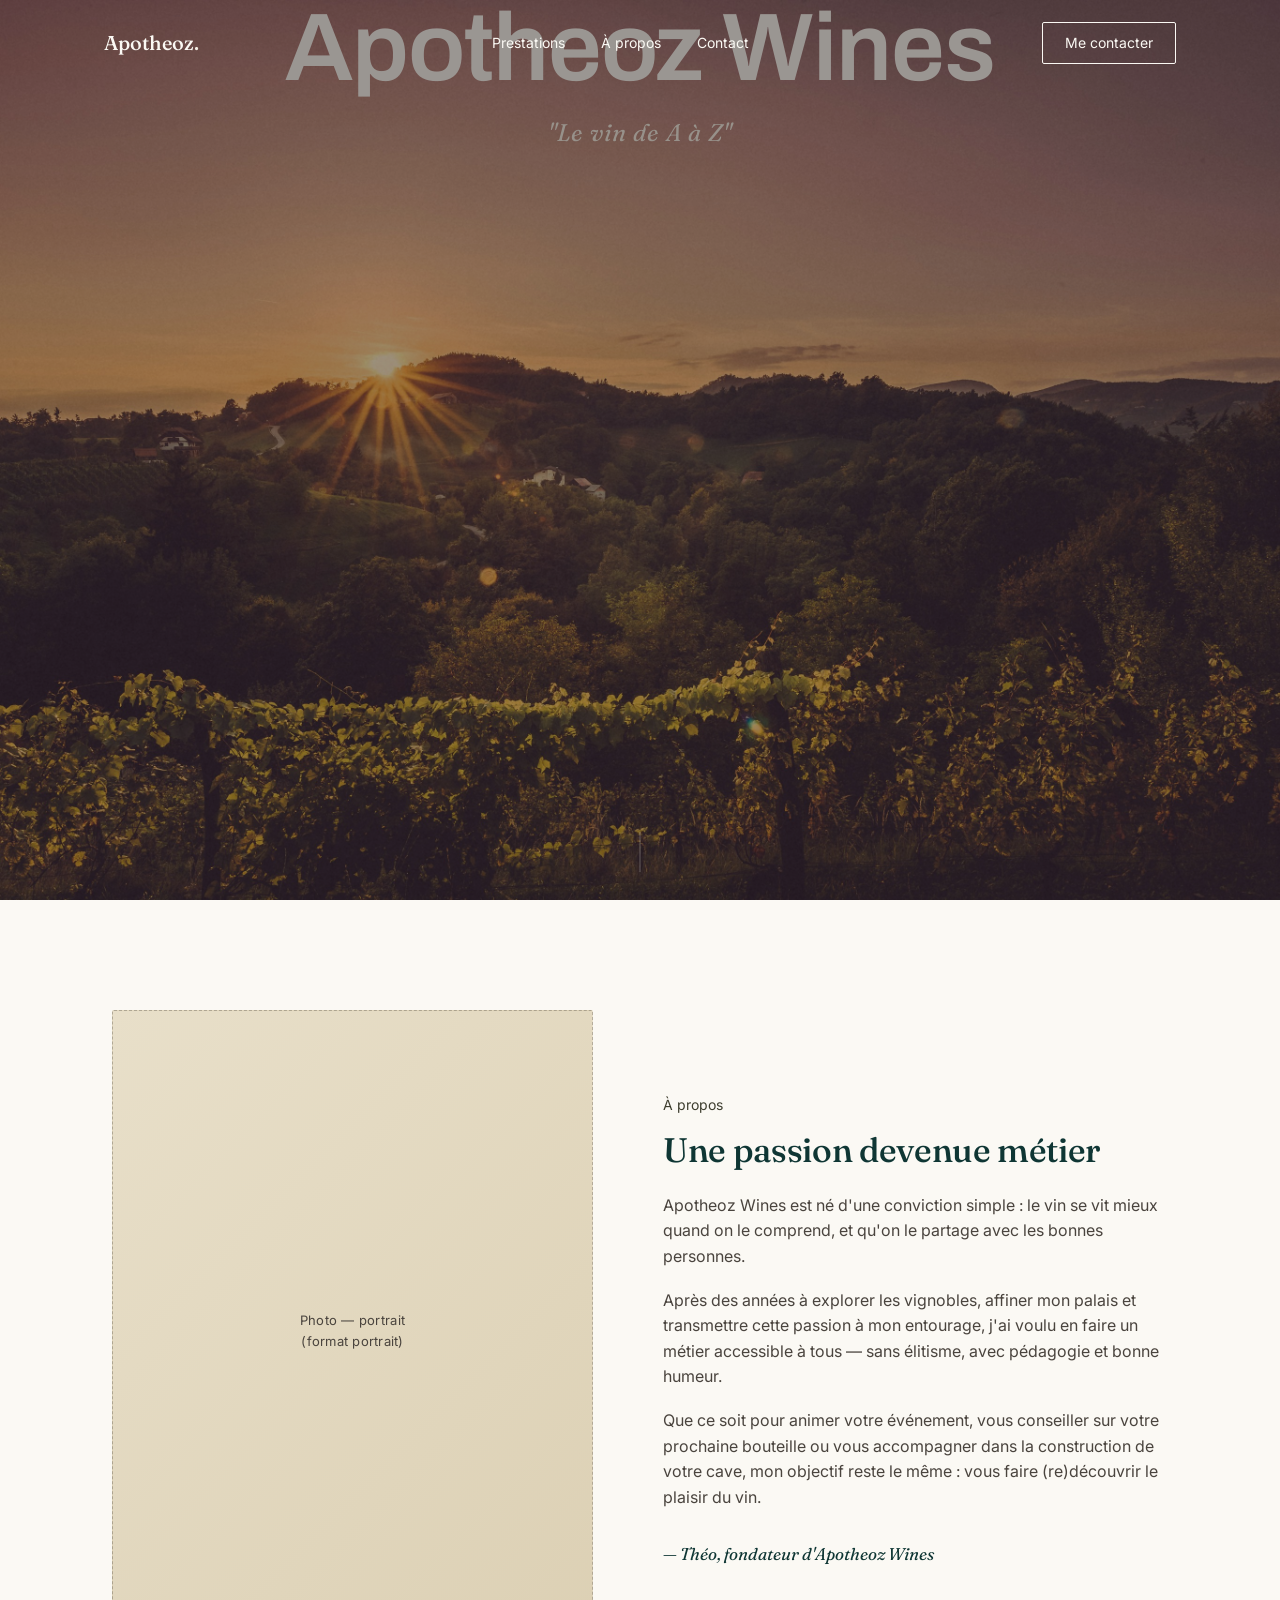
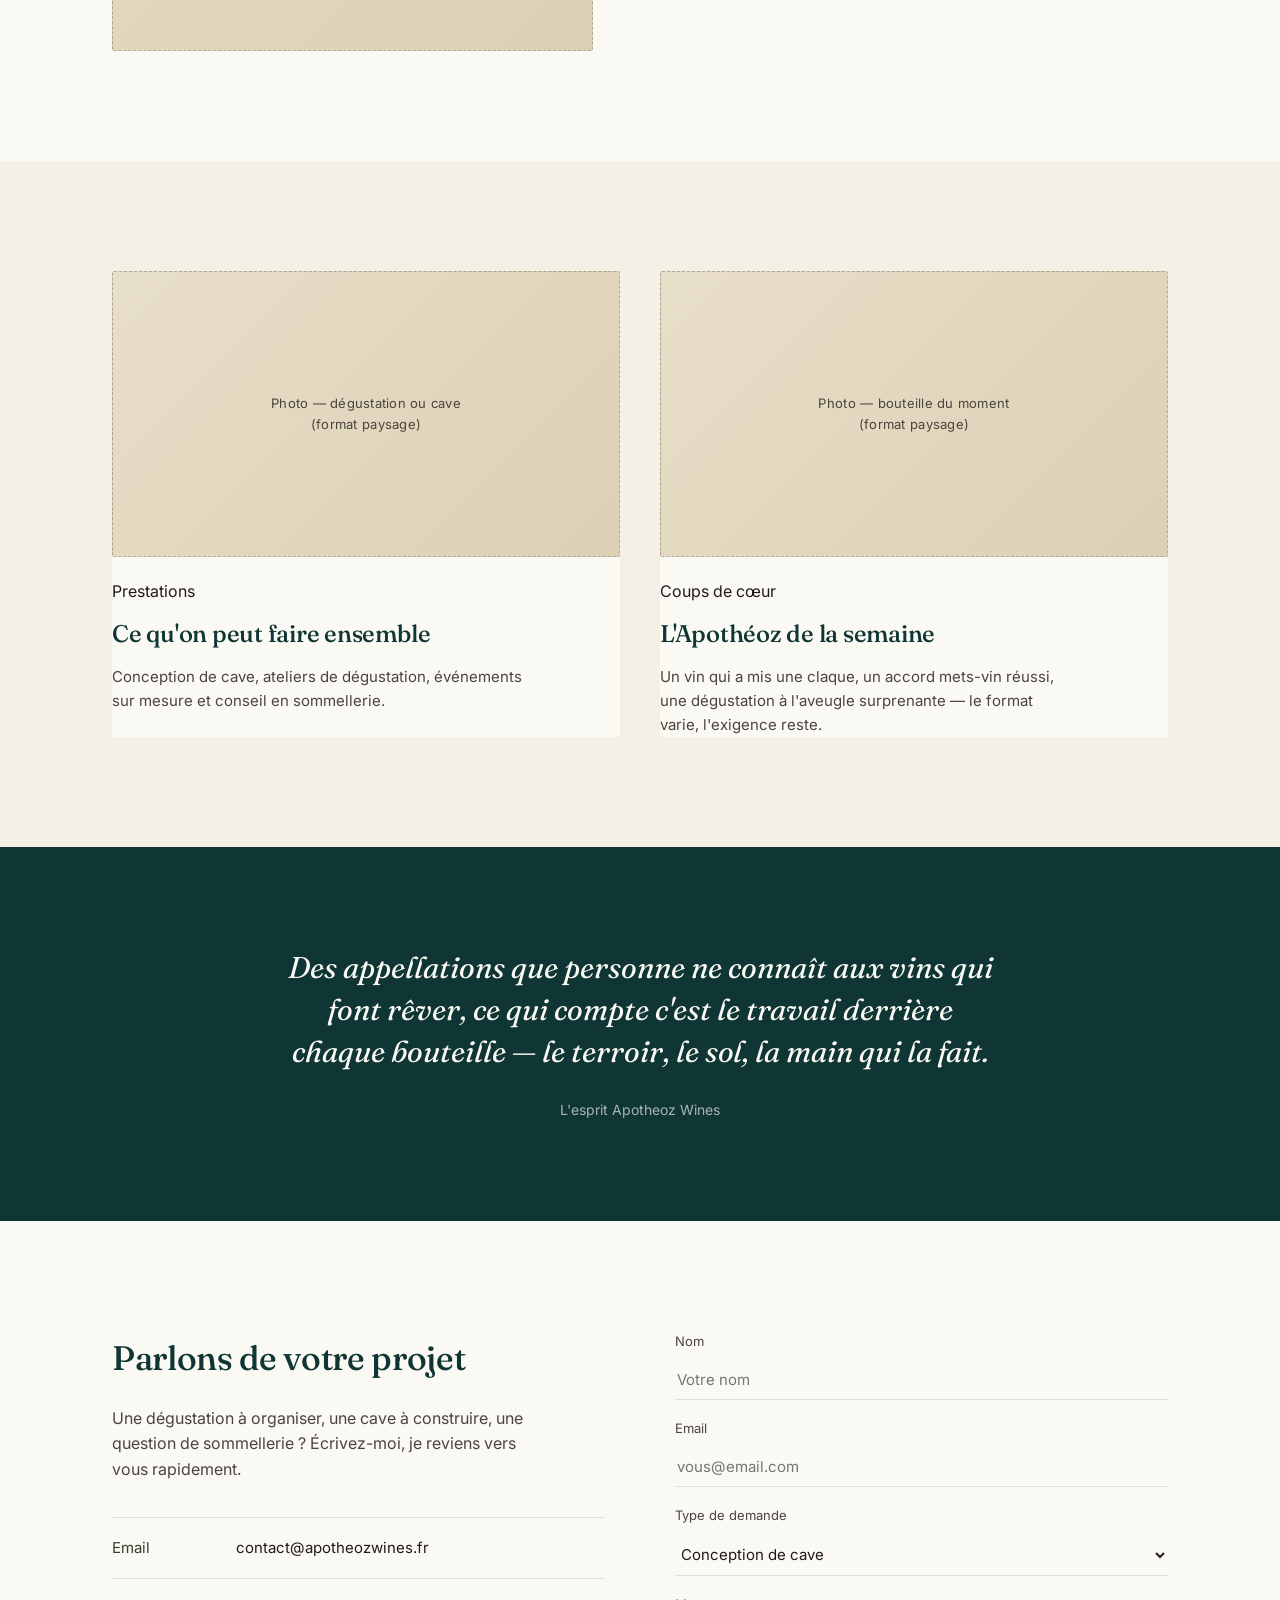
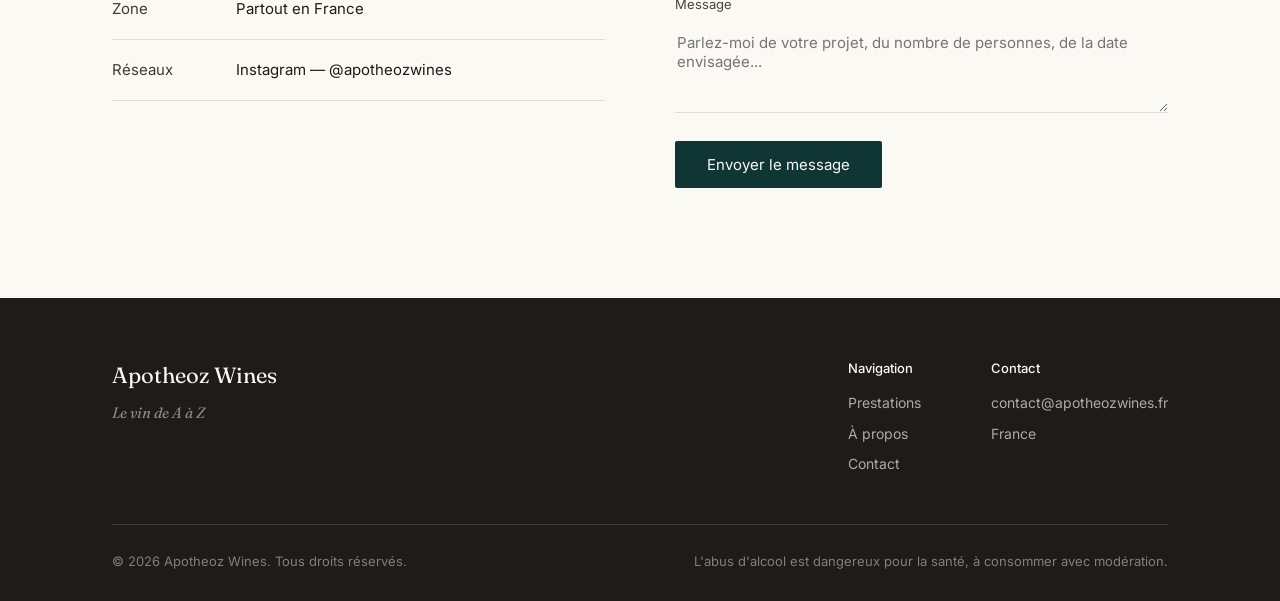
==== front/index.html @ e371931b "fix: Add quotes around the slogan in the hero section" ====
<!DOCTYPE html>
<html lang="fr">

<head>
	<meta charset="UTF-8">
	<meta name="viewport" content="width=device-width, initial-scale=1.0">
	<title>Apotheoz Wines — "Le vin de A à Z"</title>
	<link rel="preconnect" href="https://fonts.googleapis.com">
	<link rel="preconnect" href="https://fonts.gstatic.com" crossorigin>
	<link
		href="https://fonts.googleapis.com/css2?family=Archivo:wght@500;600;700&family=Fraunces:ital,opsz,wght@0,9..144,300;0,9..144,400;0,9..144,500;0,9..144,600;1,9..144,400&family=Inter:wght@300;400;500;600&display=swap"
		rel="stylesheet">
	<link rel="stylesheet" href="assets/css/style.css">
</head>

<body>

	<header id="siteHeader">
		<nav>
			<div class="logo">Apotheoz<span>.</span></div>
			<div class="nav-links">
				<a href="prestations.html">Prestations</a>
				<a href="#about">À propos</a>
				<a href="#contact">Contact</a>
			</div>
			<a href="#contact" class="nav-cta">Me contacter</a>
			<button class="nav-toggle" id="navToggle" aria-label="Ouvrir le menu" aria-expanded="false">
				<span></span><span></span><span></span>
			</button>
		</nav>
	</header>

	<div class="mobile-menu" id="mobileMenu">
		<a href="prestations.html">Prestations</a>
		<a href="#about">À propos</a>
		<a href="#contact">Contact</a>
		<a href="#contact" class="mobile-cta">Me contacter</a>
	</div>

	<section class="hero">
		<div class="hero-slides">
			<div class="hero-slide is-active">
	
			<div class="hero-slide is-active" style="background-image: url('assets/img/hero-1.jpg');"></div>
			<div class="hero-slide" style="background-image: url('assets/img/hero-2.jpg');"></div>
			<div class="hero-slide" style="background-image: url('assets/img/hero-3.jpg');"></div>
		</div>
		<div class="hero-content">
			<div class="hero-title">Apotheoz Wines</div>
			<div class="hero-slogan">"Le vin de A à Z"</div>
		</div>
		<div class="hero-scroll-cue"></div>
	</section>

	<section class="section" id="about">
		<div class="container">
			<div class="about">
				<div class="about-photo photo-block">Photo — portrait<br>(format portrait)</div>
				<div class="about-text">
					<div class="kicker">À propos</div>
					<h2>Une passion devenue métier</h2>
					<p>Apotheoz Wines est né d'une conviction simple : le vin se vit mieux quand on le comprend, et
						qu'on le partage avec les bonnes personnes.</p>
					<p>Après des années à explorer les vignobles, affiner mon palais et transmettre cette passion à mon
						entourage, j'ai voulu en faire un métier accessible à tous — sans élitisme, avec pédagogie et
						bonne humeur.</p>
					<p>Que ce soit pour animer votre événement, vous conseiller sur votre prochaine bouteille ou vous
						accompagner dans la construction de votre cave, mon objectif reste le même : vous faire
						(re)découvrir le plaisir du vin.</p>
					<div class="signature">— Théo, fondateur d'Apotheoz Wines</div>
				</div>
			</div>
		</div>
	</section>

	<section class="section section-alt" id="explore">
		<div class="container">
			<div class="nav-cards">
				<a href="prestations.html" class="nav-card">
					<div class="nav-card-photo photo-block">Photo — dégustation ou cave<br>(format paysage)</div>
					<div class="nav-card-body">
						<div class="kicker">Prestations</div>
						<h3>Ce qu'on peut faire ensemble</h3>
						<p>Conception de cave, ateliers de dégustation, événements sur mesure et conseil en
							sommellerie.</p>
					</div>
				</a>
				<a href="semaine.html" class="nav-card">
					<div class="nav-card-photo photo-block">Photo — bouteille du moment<br>(format paysage)</div>
					<div class="nav-card-body">
						<div class="kicker">Coups de cœur</div>
						<h3>L'Apothéoz de la semaine</h3>
						<p>Un vin qui a mis une claque, un accord mets-vin réussi, une dégustation à l'aveugle
							surprenante — le format varie, l'exigence reste.</p>
					</div>
				</a>
			</div>
		</div>
	</section>

	<div class="quote-band">
		<div class="container">
			<blockquote>Des appellations que personne ne connaît aux vins qui font rêver, ce qui compte c'est le
				travail derrière chaque bouteille — le terroir, le sol, la main qui la fait.</blockquote>
			<div class="attribution">L'esprit Apotheoz Wines</div>
		</div>
	</div>

	<section class="section" id="contact">
		<div class="container">
			<div class="contact-wrap">
				<div class="contact-info">
					<h2>Parlons de votre projet</h2>
					<p>Une dégustation à organiser, une cave à construire, une question de sommellerie ? Écrivez-moi, je
						reviens vers vous rapidement.</p>
					<div class="contact-detail"><span class="label">Email</span><span>contact@apotheozwines.fr</span>
					</div>
					<div class="contact-detail"><span class="label">Zone</span><span>Partout en France</span></div>
					<div class="contact-detail"><span class="label">Réseaux</span><span>Instagram —
							@apotheozwines</span></div>
				</div>
				<form>
					<div class="field">
						<label for="name">Nom</label>
						<input type="text" id="name" placeholder="Votre nom">
					</div>
					<div class="field">
						<label for="email">Email</label>
						<input type="email" id="email" placeholder="vous@email.com">
					</div>
					<div class="field">
						<label for="type">Type de demande</label>
						<select id="type">
							<option>Conception de cave</option>
							<option>Ateliers de dégustation</option>
							<option>Événement sur mesure</option>
							<option>Conseil en sommellerie</option>
							<option>Autre demande</option>
						</select>
					</div>
					<div class="field">
						<label for="message">Message</label>
						<textarea id="message"
							placeholder="Parlez-moi de votre projet, du nombre de personnes, de la date envisagée..."></textarea>
					</div>
					<button type="submit">Envoyer le message</button>
				</form>
			</div>
		</div>
	</section>

	<footer>
		<div class="container">
			<div class="footer-top">
				<div>
					<div class="footer-logo">Apotheoz Wines</div>
					<div class="footer-slogan">Le vin de A à Z</div>
				</div>
				<div class="footer-cols">
					<div class="footer-col">
						<h4>Navigation</h4>
						<a href="prestations.html">Prestations</a>
						<a href="#about">À propos</a>
						<a href="#contact">Contact</a>
					</div>
					<div class="footer-col">
						<h4>Contact</h4>
						<a href="mailto:contact@apotheozwines.fr">contact@apotheozwines.fr</a>
						<p>France</p>
					</div>
				</div>
			</div>
			<div class="footer-bottom">
				<span>© 2026 Apotheoz Wines. Tous droits réservés.</span>
				<span>L'abus d'alcool est dangereux pour la santé, à consommer avec modération.</span>
			</div>
		</div>
	</footer>

	<script src="assets/js/script.js"></script>

</body>

</html>
---- front/assets/css/style.css ----
:root {
	--cream: #F5F0E6;
	--cream-soft: #FBF9F4;
	--wine: #1E5C5A;
	--wine-deep: #0F3634;
	--olive: #3D3D2E;
	--ink: #1F1B18;
	--ink-soft: #4A443E;
	--line: rgba(31, 27, 24, 0.12);
}

* {
	margin: 0;
	padding: 0;
	box-sizing: border-box;
}

html {
	scroll-behavior: smooth;
	overflow-x: hidden;
}

body {
	background: var(--cream-soft);
	color: var(--ink);
	font-family: 'Inter', sans-serif;
	font-weight: 400;
	line-height: 1.6;
	-webkit-font-smoothing: antialiased;
	overflow-x: hidden;
	width: 100%;
}

h1,
h2,
h3,
.serif {
	font-family: 'Fraunces', serif;
	font-weight: 500;
	letter-spacing: -0.01em;
	color: var(--wine-deep);
}

a {
	color: inherit;
	text-decoration: none;
}

.photo-block {
	background: linear-gradient(135deg, #E8DFC9 0%, #DCD0B4 100%);
	display: flex;
	align-items: center;
	justify-content: center;
	color: var(--ink-soft);
	font-family: 'Inter', sans-serif;
	font-size: 13px;
	letter-spacing: 0.02em;
	text-align: center;
	padding: 1rem;
	border: 1px dashed rgba(31, 27, 24, 0.25);
}

.container {
	max-width: 1120px;
	margin: 0 auto;
	padding: 0 32px;
}

/* NAV — transparente, superposée au hero plein écran */
header {
	position: fixed;
	top: 0;
	left: 0;
	right: 0;
	z-index: 100;
	background: transparent;
	transition: background 0.3s ease, border-color 0.3s ease;
	border-bottom: 1px solid transparent;
}

header.is-scrolled {
	background: rgba(251, 249, 244, 0.92);
	backdrop-filter: blur(6px);
	border-bottom: 1px solid var(--line);
}

/* Pages sans hero plein écran : header toujours plein (jamais transparent) */
header.is-solid {
	background: rgba(251, 249, 244, 0.92);
	backdrop-filter: blur(6px);
	border-bottom: 1px solid var(--line);
}

header.is-solid .logo,
header.is-solid .nav-links,
header.is-solid .nav-toggle span {
	color: var(--wine-deep);
}

header.is-solid .logo span {
	color: var(--olive);
}

header.is-solid .nav-toggle span {
	background: var(--wine-deep);
}

header.is-solid .nav-cta {
	border-color: var(--wine-deep);
	color: var(--wine-deep);
}

nav {
	display: flex;
	align-items: center;
	justify-content: space-between;
	padding: 22px 24px;
	max-width: 1120px;
	margin: 0 auto;
}

.logo {
	font-family: 'Fraunces', serif;
	font-size: 20px;
	font-weight: 500;
	color: var(--cream-soft);
	transition: color 0.3s ease;
}

header.is-scrolled .logo {
	color: var(--wine-deep);
}

.logo span {
	color: var(--cream);
}

header.is-scrolled .logo span {
	color: var(--olive);
}

.nav-links {
	display: none;
}

.nav-cta {
	display: none;
}

.nav-toggle {
	display: flex;
	flex-direction: column;
	justify-content: center;
	gap: 5px;
	width: 34px;
	height: 34px;
	background: none;
	border: none;
	cursor: pointer;
	z-index: 110;
	padding: 0;
}

.nav-toggle span {
	display: block;
	width: 26px;
	height: 2px;
	background: var(--cream-soft);
	transition: background 0.3s ease, transform 0.3s ease, opacity 0.3s ease;
}

header.is-scrolled .nav-toggle span {
	background: var(--wine-deep);
}

.nav-toggle.is-open span {
	background: var(--wine-deep);
}

.nav-toggle.is-open span:nth-child(1) {
	transform: translateY(7px) rotate(45deg);
}

.nav-toggle.is-open span:nth-child(2) {
	opacity: 0;
}

.nav-toggle.is-open span:nth-child(3) {
	transform: translateY(-7px) rotate(-45deg);
}

/* Menu plein écran */
.mobile-menu {
	position: fixed;
	inset: 0;
	background: var(--cream-soft);
	z-index: 105;
	display: flex;
	flex-direction: column;
	align-items: center;
	justify-content: center;
	gap: 36px;
	opacity: 0;
	pointer-events: none;
	transform: translateY(-12px);
	transition: opacity 0.35s ease, transform 0.35s ease;
}

.mobile-menu.is-open {
	opacity: 1;
	pointer-events: auto;
	transform: translateY(0);
}

.mobile-menu a {
	font-family: 'Fraunces', serif;
	font-size: 32px;
	color: var(--wine-deep);
}

.mobile-menu .mobile-cta {
	margin-top: 10px;
	background: var(--wine);
	color: var(--cream-soft);
	padding: 14px 34px;
	border-radius: 2px;
	font-family: 'Inter', sans-serif;
	font-size: 15px;
}

@media (min-width: 861px) {
	.nav-links {
		display: flex;
		gap: 36px;
		font-size: 14px;
		color: var(--cream-soft);
	}

	header.is-scrolled .nav-links {
		color: var(--ink-soft);
	}

	.nav-links a:hover {
		opacity: 0.7;
	}

	.nav-cta {
		display: inline-block;
		border: 1px solid var(--cream-soft);
		padding: 9px 22px;
		border-radius: 2px;
		font-size: 14px;
		color: var(--cream-soft);
		transition: all 0.25s ease;
	}

	header.is-scrolled .nav-cta {
		border-color: var(--wine-deep);
		color: var(--wine-deep);
	}

	.nav-cta:hover {
		background: var(--cream-soft);
		color: var(--wine-deep);
	}

	header.is-scrolled .nav-cta:hover {
		background: var(--wine-deep);
		color: var(--cream-soft);
	}

	.nav-toggle {
		display: none;
	}

	.mobile-menu {
		display: none;
	}
}

/* HERO — plein écran avec carrousel (page d'accueil uniquement) */
.hero {
	position: relative;
	height: 100svh;
	min-height: 100svh;
	width: 100%;
	overflow: hidden;
	display: flex;
	align-items: center;
	justify-content: center;
	text-align: center;
}

.hero-slides {
	position: absolute;
	inset: 0;
	z-index: 1;
}

.hero-slide {
	position: absolute;
	inset: 0;
	background-size: cover;
	background-position: center;
	background-color: #0F3634;
	opacity: 0;
	transition: opacity 1.6s ease;
}

.hero-slide.is-active {
	opacity: 1;
}

.hero::after {
	content: "";
	position: absolute;
	inset: 0;
	background: rgba(20, 14, 11, 0.42);
	z-index: 2;
}

.hero-content {
	position: relative;
	z-index: 3;
	padding: 0 24px;
	display: flex;
	flex-direction: column;
	align-items: center;
}

.hero-title {
	font-family: 'Archivo', sans-serif;
	font-weight: 600;
	color: var(--cream-soft);
	font-size: clamp(40px, 11vw, 100px);
	line-height: 1;
	letter-spacing: -0.01em;
	margin-bottom: 18px;
}

.hero-slogan {
	font-family: 'Fraunces', serif;
	font-style: italic;
	font-weight: 400;
	font-size: clamp(16px, 3.6vw, 24px);
	letter-spacing: 0.04em;
	color: var(--cream);
}

.hero-scroll-cue {
	position: absolute;
	bottom: 28px;
	left: 50%;
	transform: translateX(-50%);
	z-index: 3;
	width: 1px;
	height: 40px;
	background: rgba(251, 249, 244, 0.5);
}

@media (min-width: 861px) {
	.hero-title {
		font-size: clamp(60px, 7.5vw, 110px);
	}
}

/* PAGE HEADER — bandeau de titre pour les pages sans hero plein écran */
.page-header {
	padding: 150px 0 70px;
	background: var(--cream);
}

.page-header .kicker {
	font-size: 14px;
	color: var(--olive);
	margin-bottom: 14px;
}

.page-header h1 {
	font-size: clamp(32px, 6vw, 48px);
	line-height: 1.15;
}

.page-header p {
	margin-top: 18px;
	color: var(--ink-soft);
	font-size: 16px;
	max-width: 54ch;
}

/* MARQUEE STRIP */
.strip {
	border-top: 1px solid var(--line);
	border-bottom: 1px solid var(--line);
	padding: 28px 0;
	background: var(--cream);
}

.strip .container {
	display: flex;
	justify-content: space-between;
	flex-wrap: wrap;
	gap: 20px;
	font-size: 14px;
	color: var(--ink-soft);
}

.strip strong {
	color: var(--wine-deep);
	font-weight: 500;
}

/* SECTION HEADER */
.section {
	padding: 110px 0;
}

.section-alt {
	background: var(--cream);
}

.section-head {
	max-width: 640px;
	margin-bottom: 64px;
}

.section-head .kicker {
	font-size: 14px;
	color: var(--olive);
	margin-bottom: 14px;
}

.section-head h2 {
	font-size: 36px;
	line-height: 1.15;
}

.section-head p {
	margin-top: 18px;
	color: var(--ink-soft);
	font-size: 16px;
	max-width: 54ch;
}

/* PRESTATIONS — grille détaillée (utilisée sur prestations.html) */
.prestations {
	display: grid;
	grid-template-columns: repeat(2, 1fr);
	gap: 1px;
	background: var(--line);
	border: 1px solid var(--line);
}

.prestation {
	background: var(--cream-soft);
	padding: 48px;
	display: block;
	transition: background 0.25s ease;
}

.prestation:hover {
	background: var(--cream);
}

.section-alt .prestation {
	background: var(--cream);
}

.section-alt .prestation:hover {
	background: var(--cream-soft);
}

.prestation .num {
	font-family: 'Fraunces', serif;
	font-size: 15px;
	color: var(--olive);
	margin-bottom: 22px;
	display: block;
}

.prestation h3 {
	font-size: 22px;
	margin-bottom: 14px;
}

.prestation p {
	color: var(--ink-soft);
	font-size: 15px;
	max-width: 42ch;
}

/* ABOUT SPLIT */
.about {
	display: grid;
	grid-template-columns: 1fr 1.05fr;
	gap: 70px;
	align-items: center;
}

.about-photo {
	aspect-ratio: 3/4;
	border-radius: 2px;
}

.about-text .kicker {
	font-size: 14px;
	color: var(--olive);
	margin-bottom: 14px;
}

.about-text h2 {
	font-size: 34px;
	margin-bottom: 22px;
	line-height: 1.2;
}

.about-text p {
	color: var(--ink-soft);
	font-size: 16px;
	margin-bottom: 18px;
	max-width: 52ch;
}

.about-text .signature {
	margin-top: 30px;
	font-family: 'Fraunces', serif;
	font-style: italic;
	color: var(--wine-deep);
	font-size: 17px;
}

/* NAV CARDS — vers les pages dédiées (prestations, semaine) */
.nav-cards {
	display: grid;
	grid-template-columns: 1fr;
	gap: 24px;
}

.nav-card {
	display: block;
	background: var(--cream-soft);
	transition: opacity 0.25s ease;
}

.section-alt .nav-card {
	background: var(--cream-soft);
}

.nav-card:hover {
	opacity: 0.85;
}

.nav-card-photo {
	aspect-ratio: 16/9;
	border-radius: 2px;
	margin-bottom: 22px;
}

.nav-card-body h3 {
	font-size: 24px;
	margin: 10px 0 12px;
}

.nav-card-body p {
	color: var(--ink-soft);
	font-size: 15px;
	max-width: 46ch;
}

@media (min-width: 861px) {
	.nav-cards {
		grid-template-columns: repeat(2, 1fr);
		gap: 40px;
	}
}

/* COUPS DE CŒUR — utilisé sur semaine.html, grille flexible (1 à 3 items) */
.favorites {
	margin-top: 20px;
	display: grid;
	grid-template-columns: repeat(auto-fit, minmax(240px, 1fr));
	gap: 40px;
}

.favorite-photo {
	aspect-ratio: 3/4;
	border-radius: 2px;
	margin-bottom: 20px;
}

.favorite .kicker {
	font-size: 13px;
	color: var(--olive);
	margin-bottom: 8px;
}

.favorite h3 {
	font-size: 19px;
	margin-bottom: 8px;
}

.favorite p {
	color: var(--ink-soft);
	font-size: 15px;
}

.favorite .favorite-date {
	margin-top: 10px;
	font-size: 13px;
	color: var(--ink-soft);
	opacity: 0.7;
}

/* QUOTE BAND */
.quote-band {
	background: var(--wine-deep);
	color: var(--cream-soft);
	padding: 100px 0;
	text-align: center;
}

.quote-band blockquote {
	font-family: 'Fraunces', serif;
	font-style: italic;
	font-size: 30px;
	line-height: 1.4;
	max-width: 720px;
	margin: 0 auto;
}

.quote-band .attribution {
	margin-top: 26px;
	font-family: 'Inter', sans-serif;
	font-style: normal;
	font-size: 14px;
	color: rgba(251, 249, 244, 0.65);
}

/* CONTACT */
.contact-wrap {
	display: grid;
	grid-template-columns: 1fr 1fr;
	gap: 70px;
}

.contact-info h2 {
	font-size: 34px;
	margin-bottom: 20px;
}

.contact-info p {
	color: var(--ink-soft);
	font-size: 16px;
	margin-bottom: 34px;
	max-width: 44ch;
}

.contact-detail {
	display: flex;
	gap: 14px;
	padding: 18px 0;
	border-top: 1px solid var(--line);
	font-size: 15px;
}

.contact-detail:last-child {
	border-bottom: 1px solid var(--line);
}

.contact-detail .label {
	width: 110px;
	color: var(--olive);
	flex-shrink: 0;
}

form {
	display: flex;
	flex-direction: column;
	gap: 18px;
}

.field {
	display: flex;
	flex-direction: column;
	gap: 8px;
}

.field label {
	font-size: 13px;
	color: var(--ink-soft);
}

.field input,
.field select,
.field textarea {
	background: transparent;
	border: none;
	border-bottom: 1px solid var(--line);
	padding: 10px 2px;
	font-family: 'Inter', sans-serif;
	font-size: 15px;
	color: var(--ink);
	transition: border-color 0.2s ease;
}

.field input:focus,
.field select:focus,
.field textarea:focus {
	outline: none;
	border-color: var(--wine-deep);
}

.field textarea {
	resize: vertical;
	min-height: 90px;
}

form button {
	margin-top: 10px;
	align-self: flex-start;
	background: var(--wine-deep);
	color: var(--cream-soft);
	border: none;
	padding: 14px 32px;
	font-family: 'Inter', sans-serif;
	font-size: 15px;
	border-radius: 2px;
	cursor: pointer;
	transition: background 0.25s ease;
}

form button:hover {
	background: var(--wine);
}

/* FOOTER */
footer {
	background: var(--ink);
	color: rgba(251, 249, 244, 0.75);
	padding: 60px 0 30px;
}

.footer-top {
	display: flex;
	justify-content: space-between;
	align-items: flex-start;
	flex-wrap: wrap;
	gap: 40px;
	padding-bottom: 40px;
	border-bottom: 1px solid rgba(251, 249, 244, 0.15);
}

.footer-logo {
	font-family: 'Fraunces', serif;
	font-size: 22px;
	color: var(--cream-soft);
}

.footer-slogan {
	font-family: 'Fraunces', serif;
	font-style: italic;
	color: rgba(251, 249, 244, 0.5);
	margin-top: 8px;
	font-size: 15px;
}

.footer-cols {
	display: flex;
	gap: 70px;
	flex-wrap: wrap;
}

.footer-col h4 {
	font-size: 13px;
	color: var(--cream-soft);
	margin-bottom: 14px;
	font-weight: 500;
}

.footer-col a,
.footer-col p {
	display: block;
	font-size: 14px;
	color: rgba(251, 249, 244, 0.65);
	margin-bottom: 8px;
}

.footer-col a:hover {
	color: var(--cream-soft);
}

.footer-bottom {
	padding-top: 26px;
	display: flex;
	justify-content: space-between;
	font-size: 13px;
	color: rgba(251, 249, 244, 0.45);
	flex-wrap: wrap;
	gap: 10px;
}

@media (max-width: 860px) {
	.prestations {
		grid-template-columns: 1fr;
	}

	.about {
		grid-template-columns: 1fr;
	}

	.about-photo {
		aspect-ratio: 16/10;
	}

	.contact-wrap {
		grid-template-columns: 1fr;
	}

	.quote-band blockquote {
		font-size: 24px;
	}

	.section {
		padding: 70px 0;
	}

	.page-header {
		padding: 130px 0 50px;
	}
}
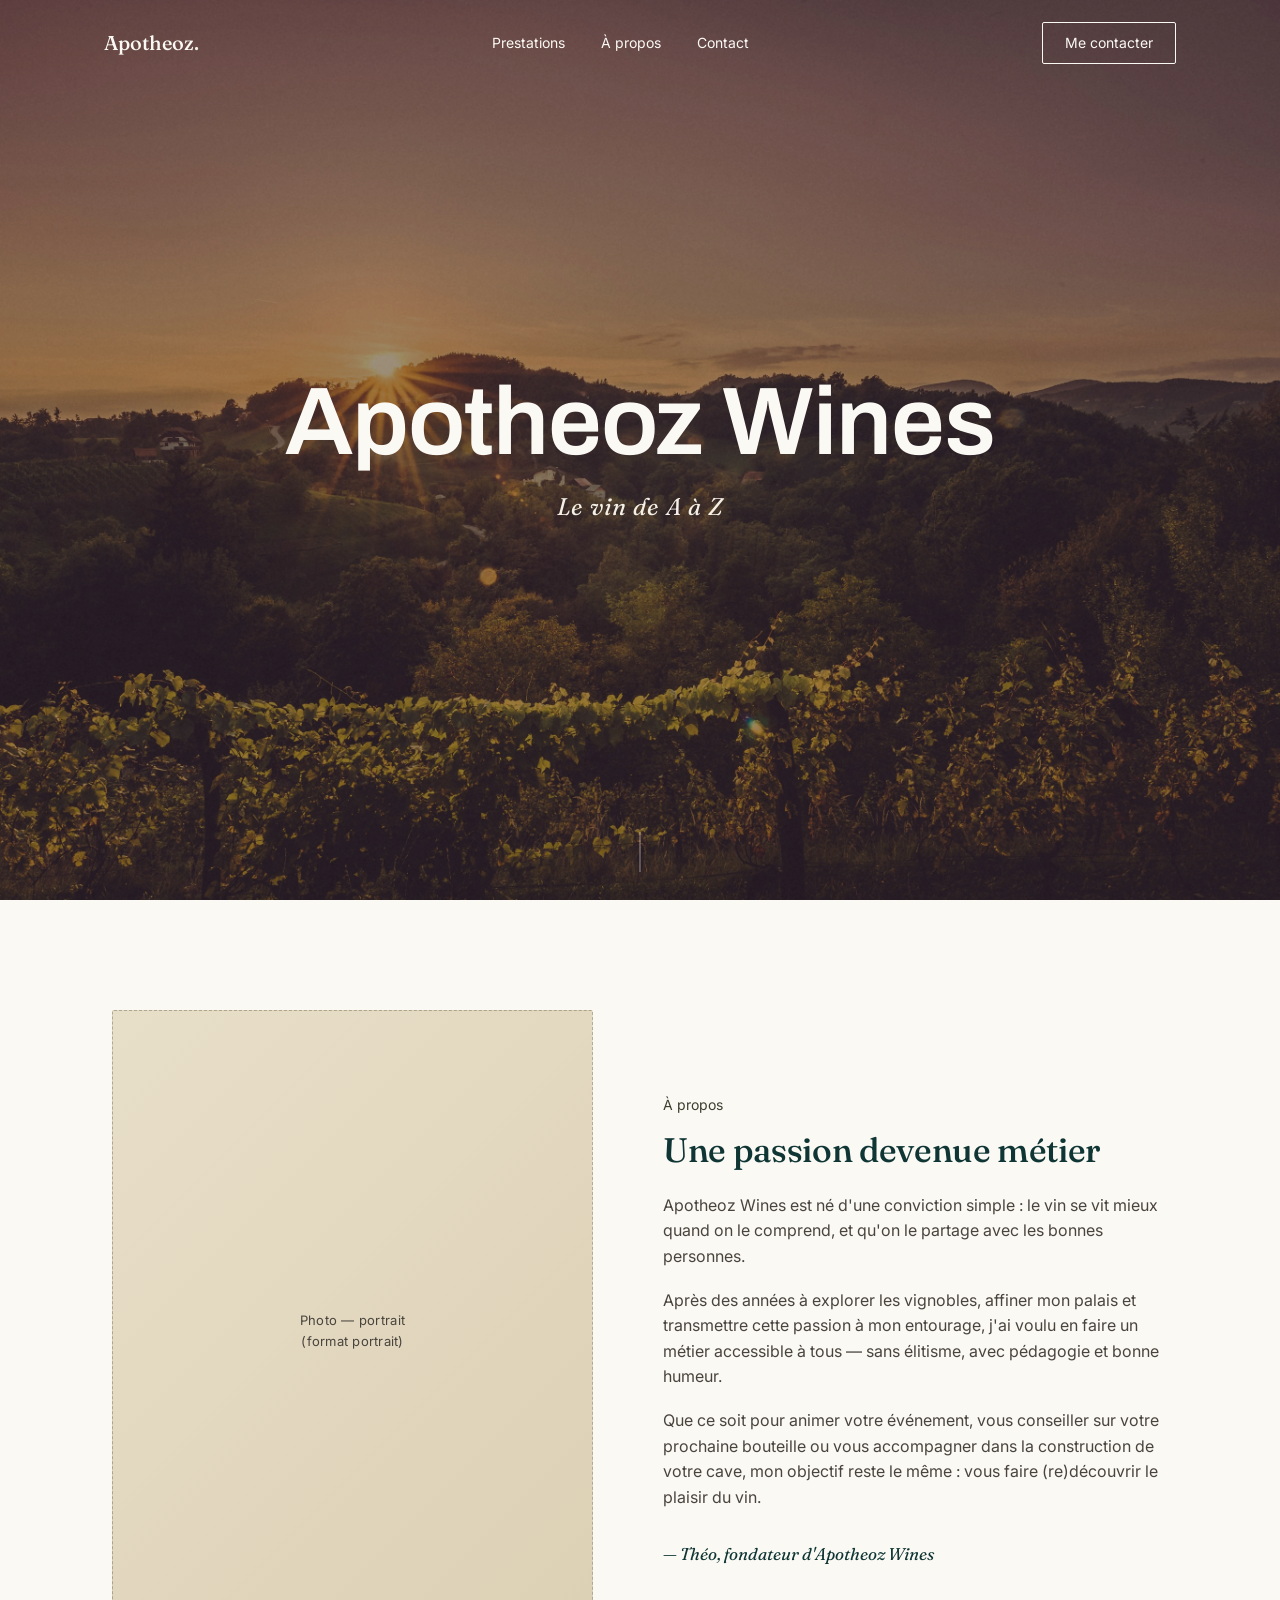
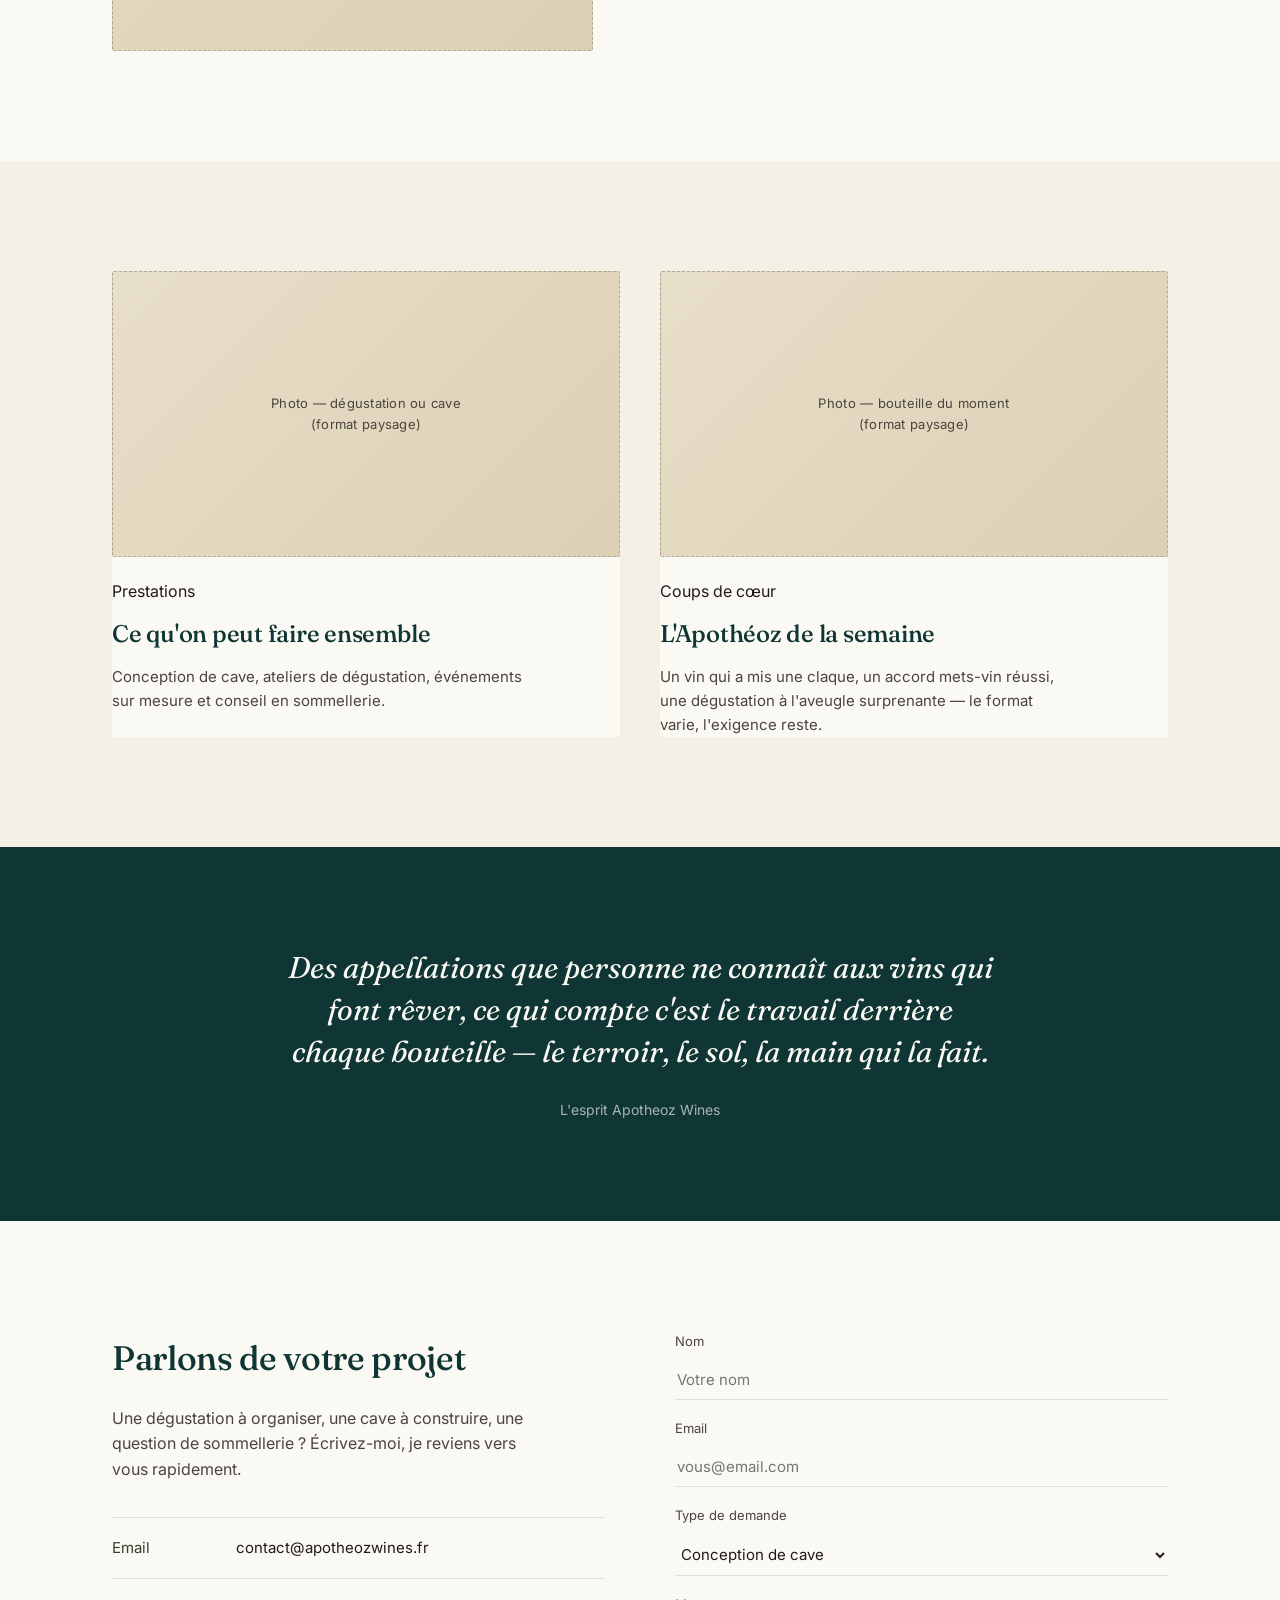
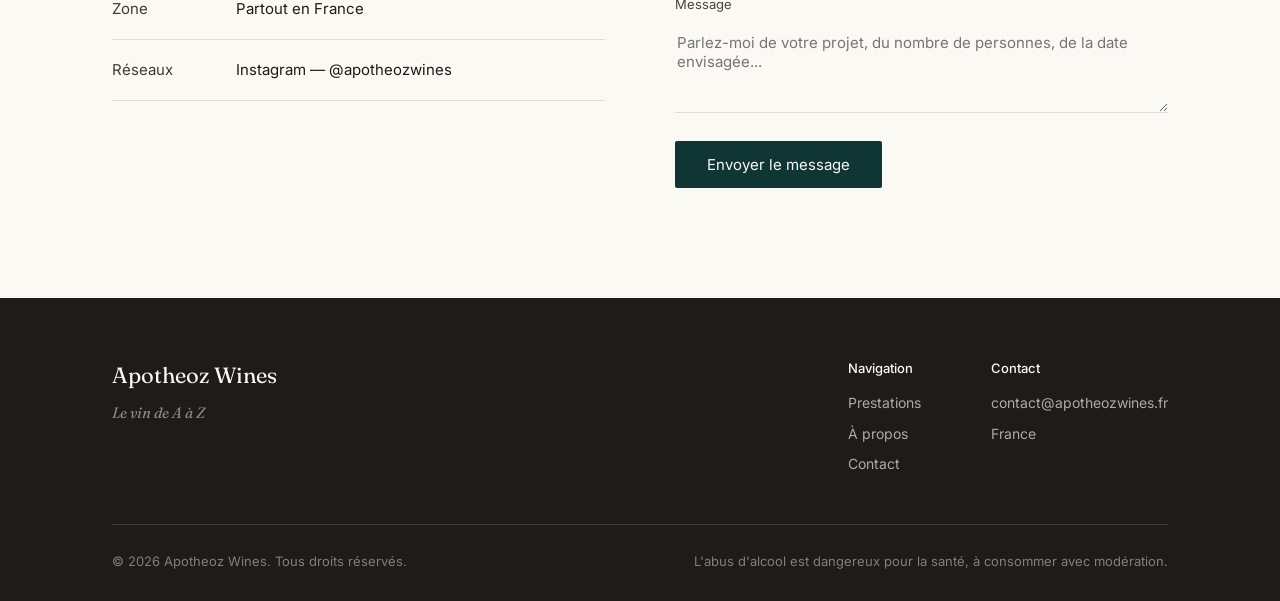
==== commit ee488f8c: "fix: Remove quotes from the title and slogan in the hero section" ====
--- a/front/index.html
+++ b/front/index.html
@@ -4,7 +4,7 @@
 <head>
 	<meta charset="UTF-8">
 	<meta name="viewport" content="width=device-width, initial-scale=1.0">
-	<title>Apotheoz Wines — "Le vin de A à Z"</title>
+	<title>Apotheoz Wines — Le vin de A à Z</title>
 	<link rel="preconnect" href="https://fonts.googleapis.com">
 	<link rel="preconnect" href="https://fonts.gstatic.com" crossorigin>
 	<link
@@ -39,15 +39,13 @@
 
 	<section class="hero">
 		<div class="hero-slides">
-			<div class="hero-slide is-active">
-	
 			<div class="hero-slide is-active" style="background-image: url('assets/img/hero-1.jpg');"></div>
 			<div class="hero-slide" style="background-image: url('assets/img/hero-2.jpg');"></div>
 			<div class="hero-slide" style="background-image: url('assets/img/hero-3.jpg');"></div>
 		</div>
 		<div class="hero-content">
 			<div class="hero-title">Apotheoz Wines</div>
-			<div class="hero-slogan">"Le vin de A à Z"</div>
+			<div class="hero-slogan">Le vin de A à Z</div>
 		</div>
 		<div class="hero-scroll-cue"></div>
 	</section>
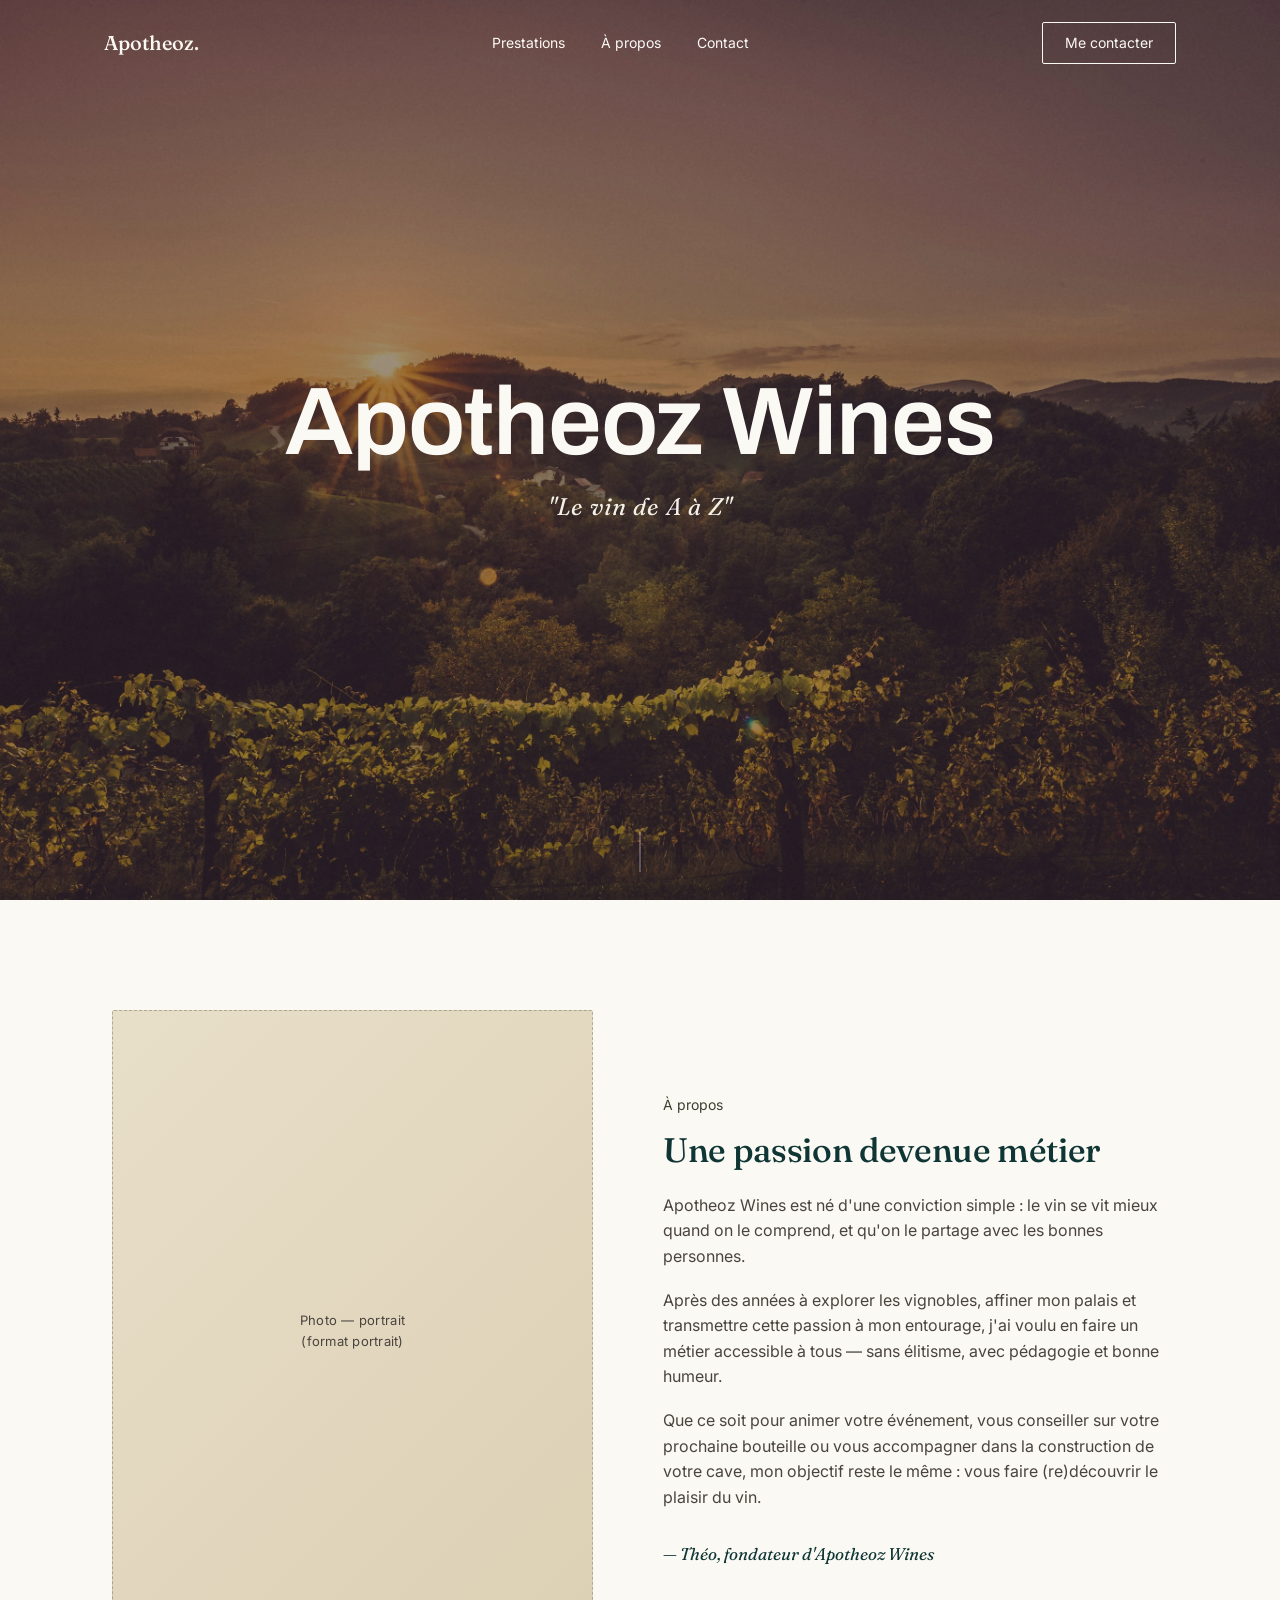
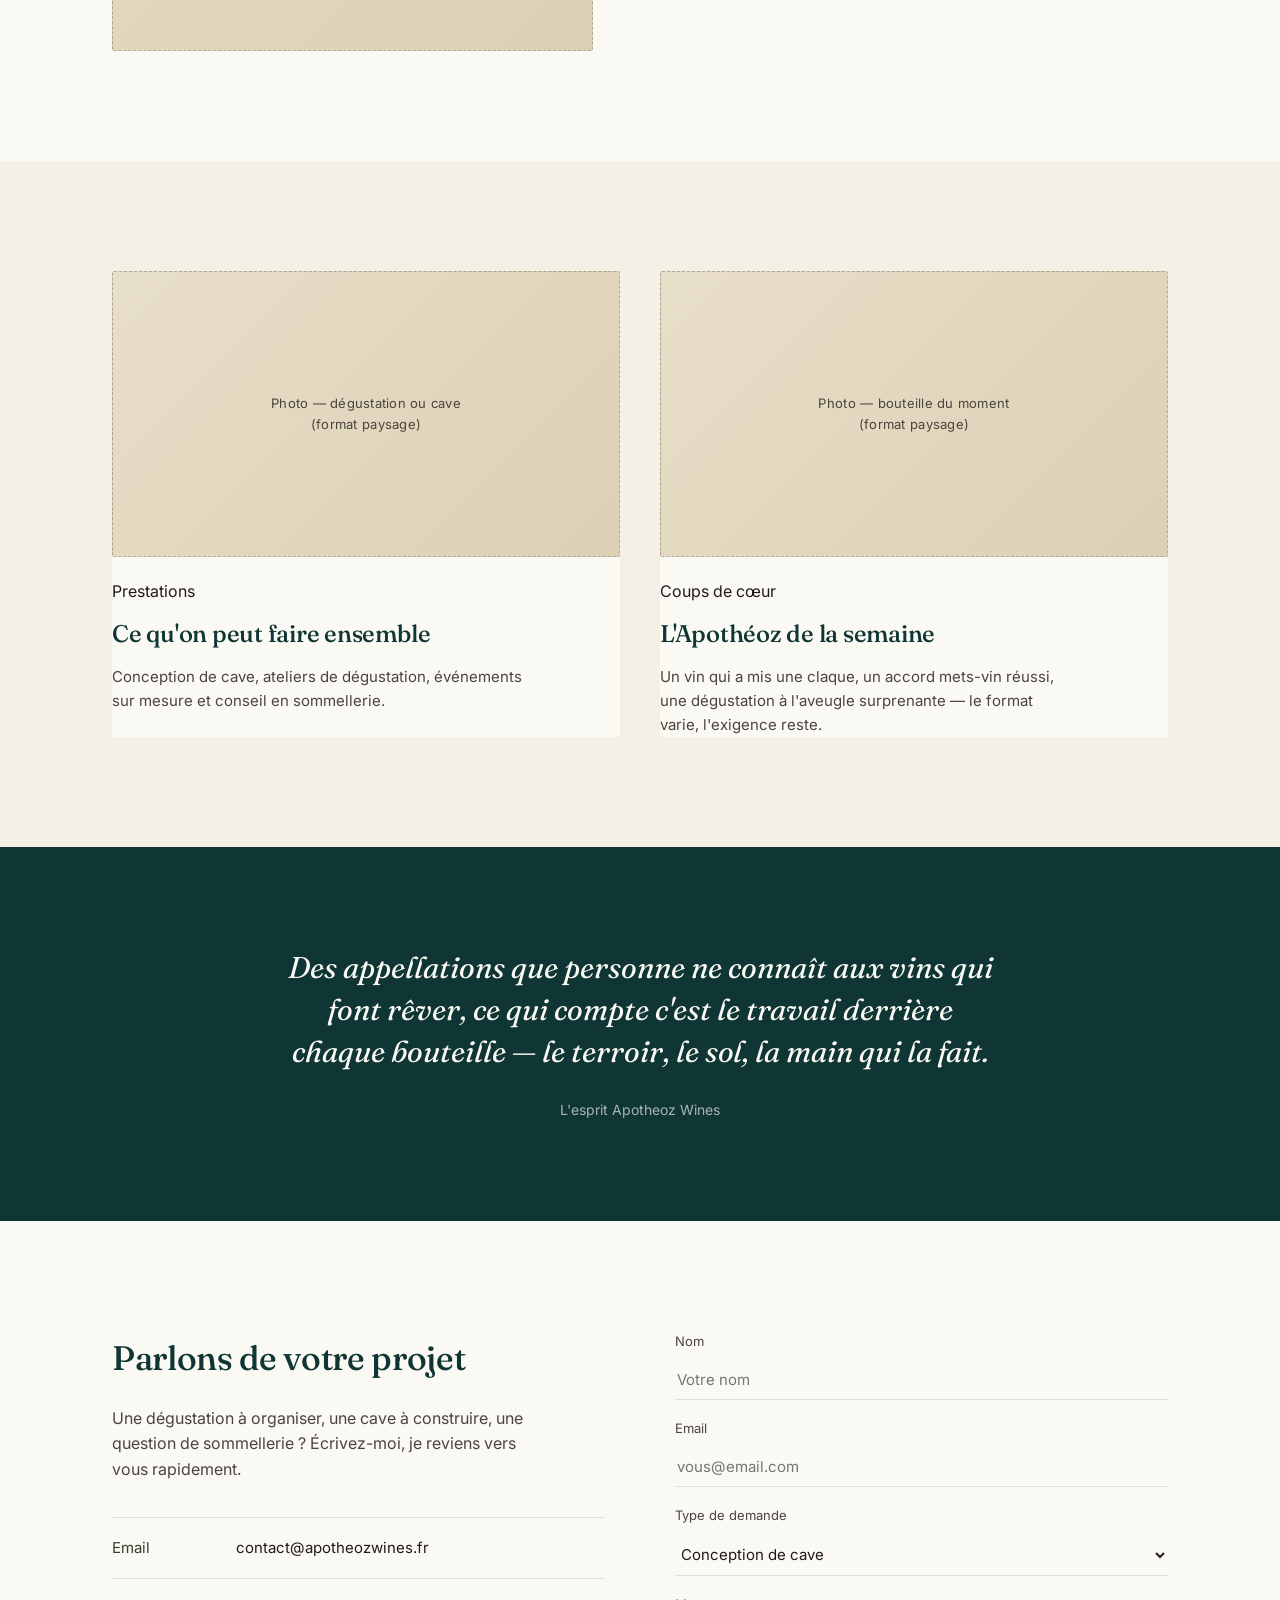
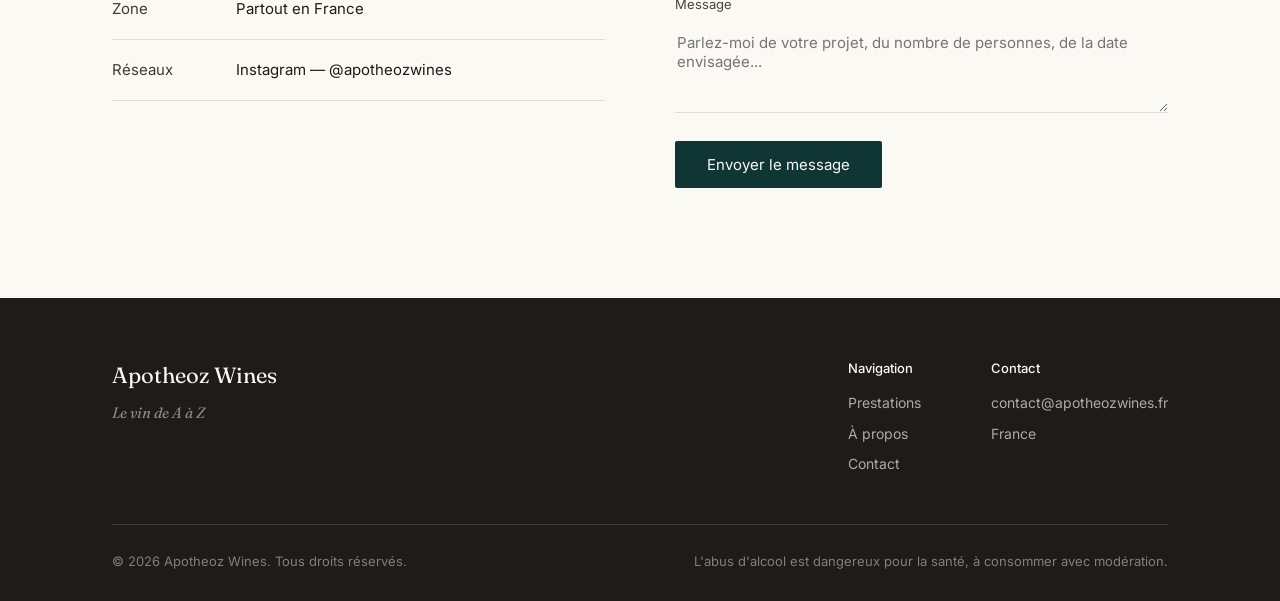
==== commit b72aac61: "fix: Add quotes around the slogan in the hero section" ====
--- a/front/index.html
+++ b/front/index.html
@@ -45,7 +45,7 @@
 		</div>
 		<div class="hero-content">
 			<div class="hero-title">Apotheoz Wines</div>
-			<div class="hero-slogan">Le vin de A à Z</div>
+			<div class="hero-slogan">"Le vin de A à Z"</div>
 		</div>
 		<div class="hero-scroll-cue"></div>
 	</section>
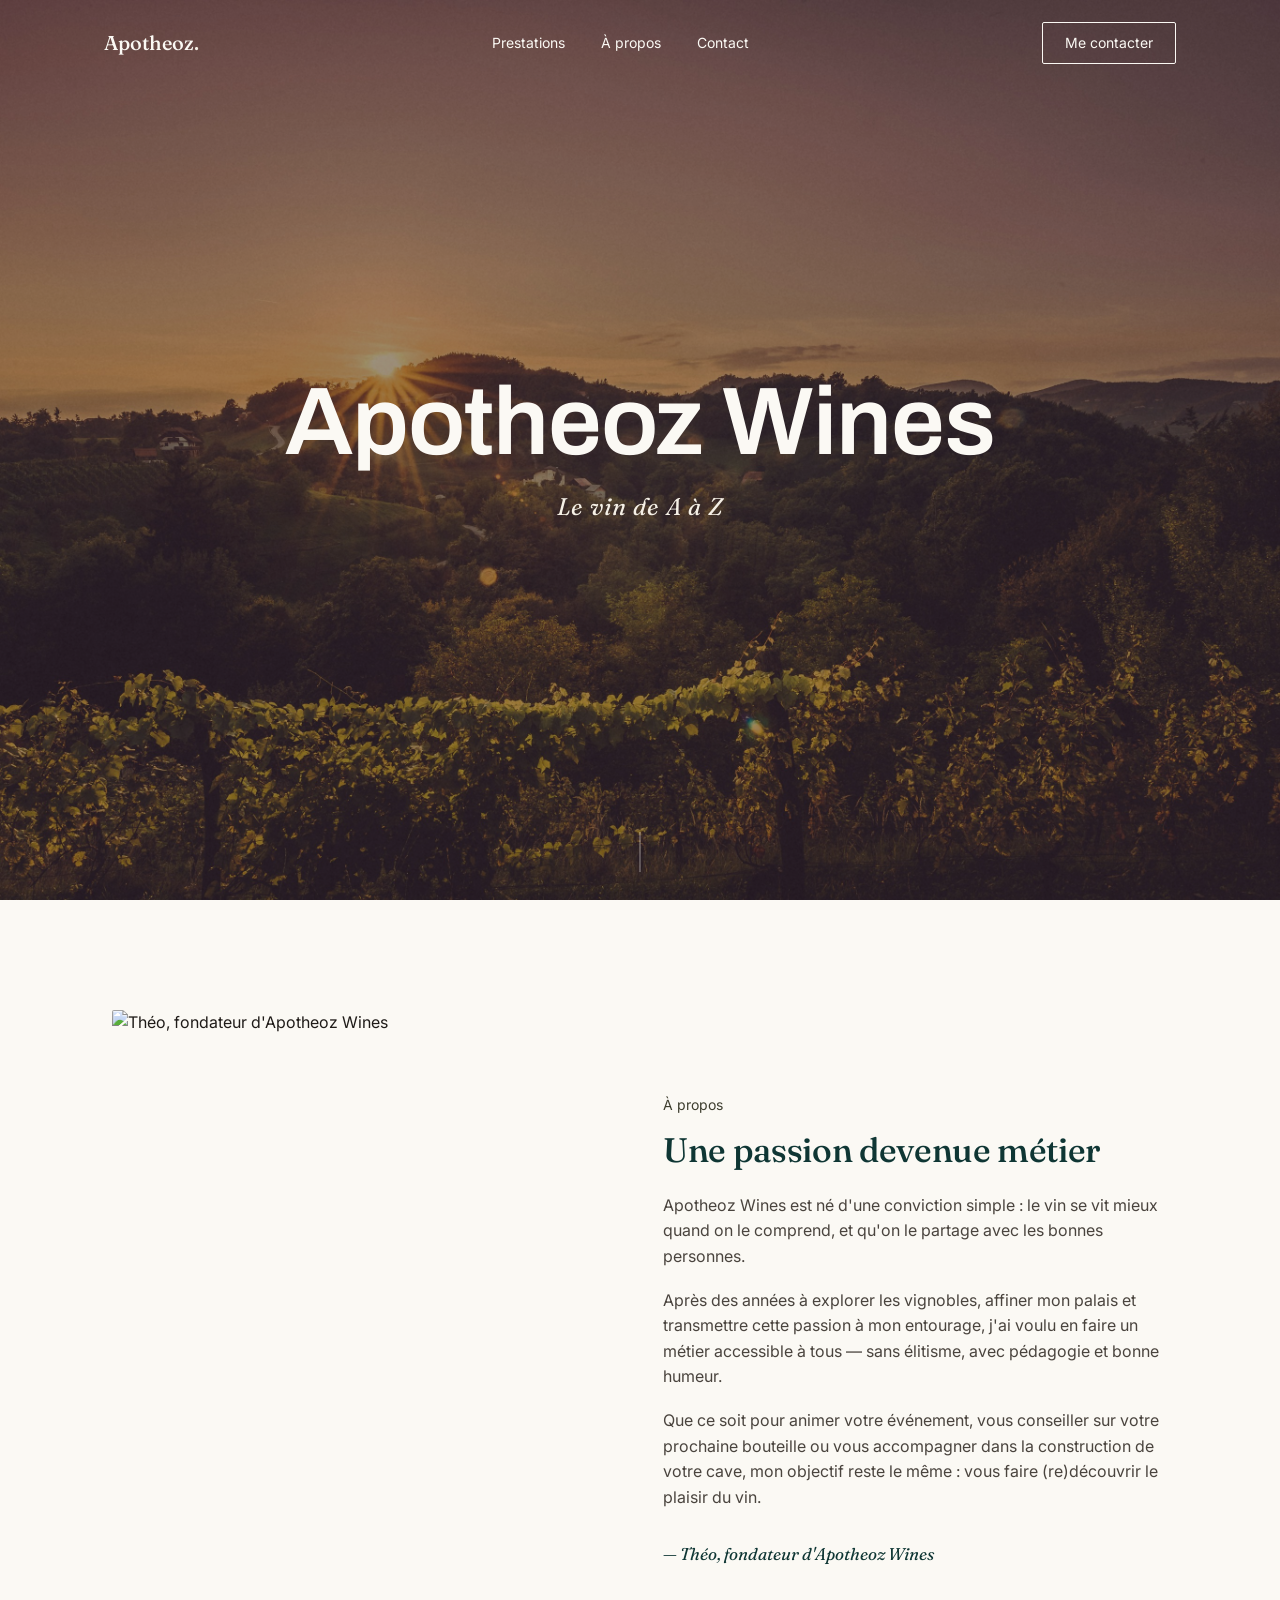
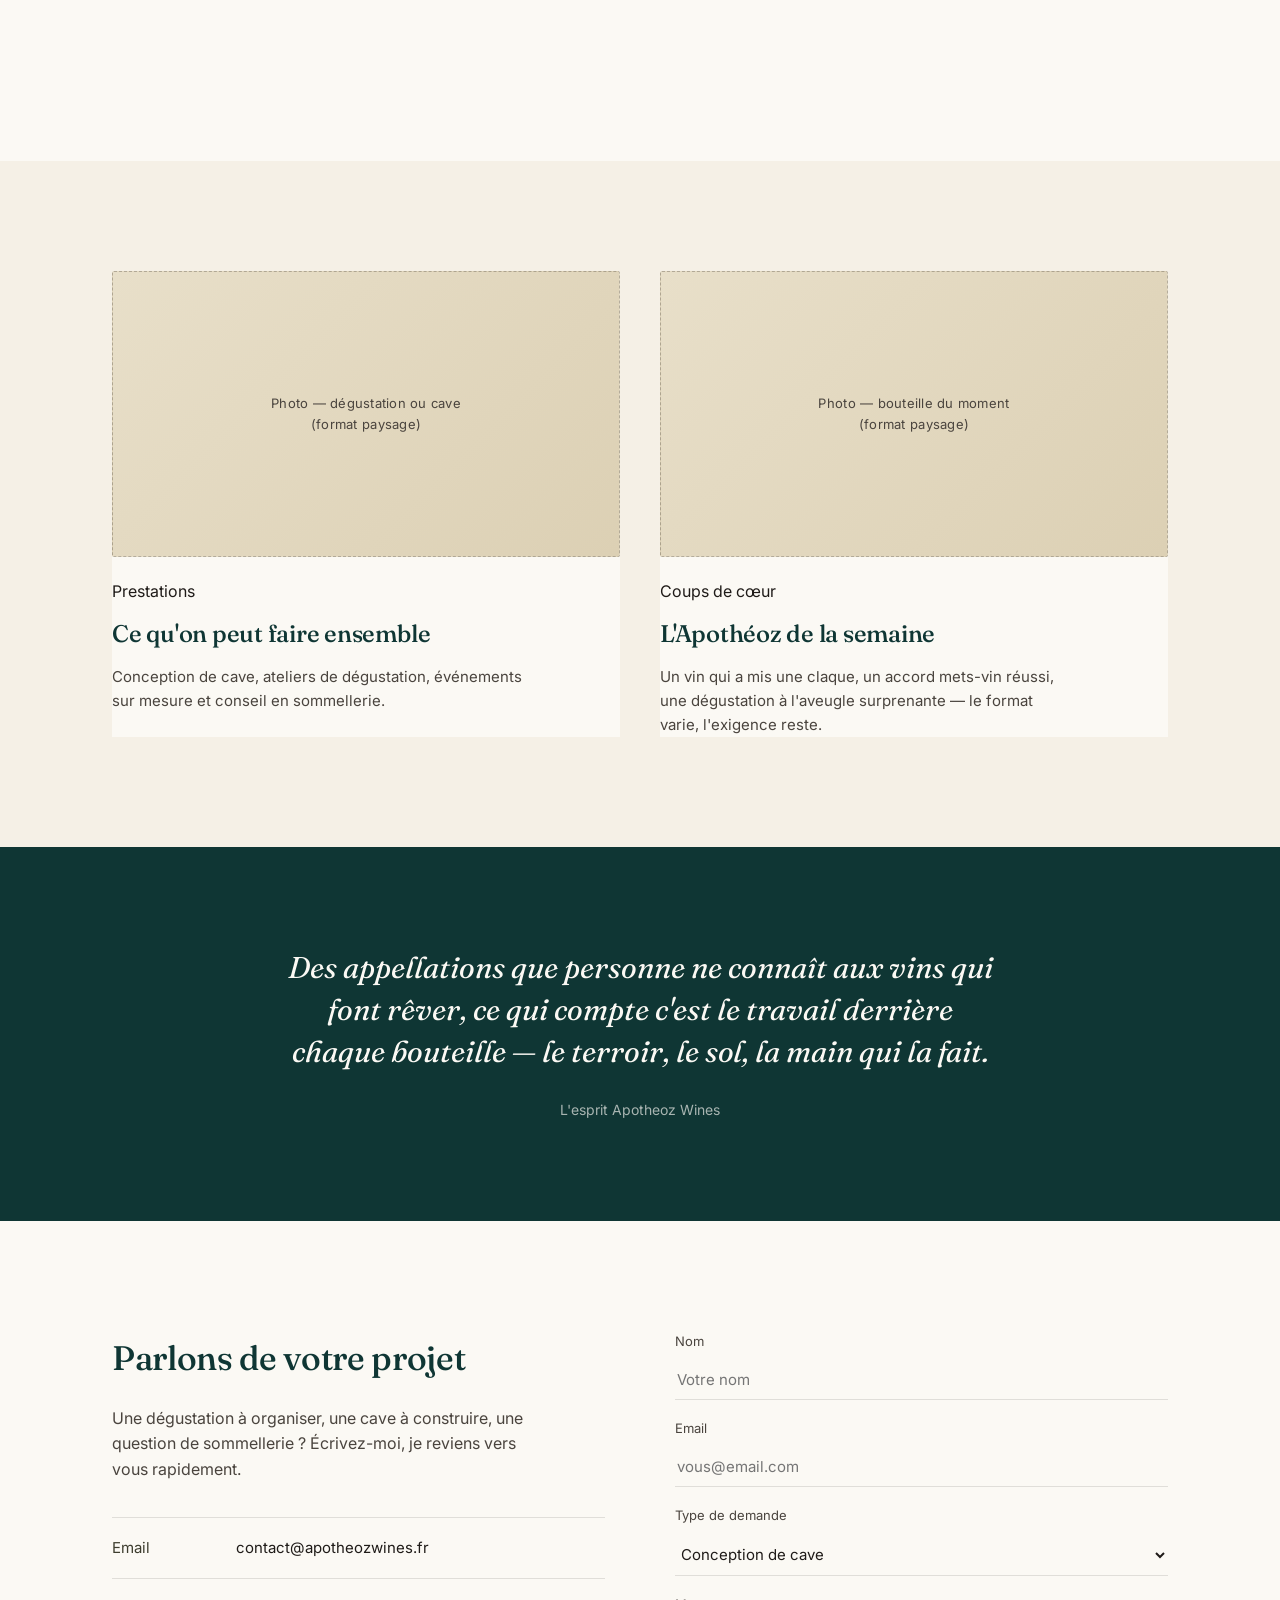
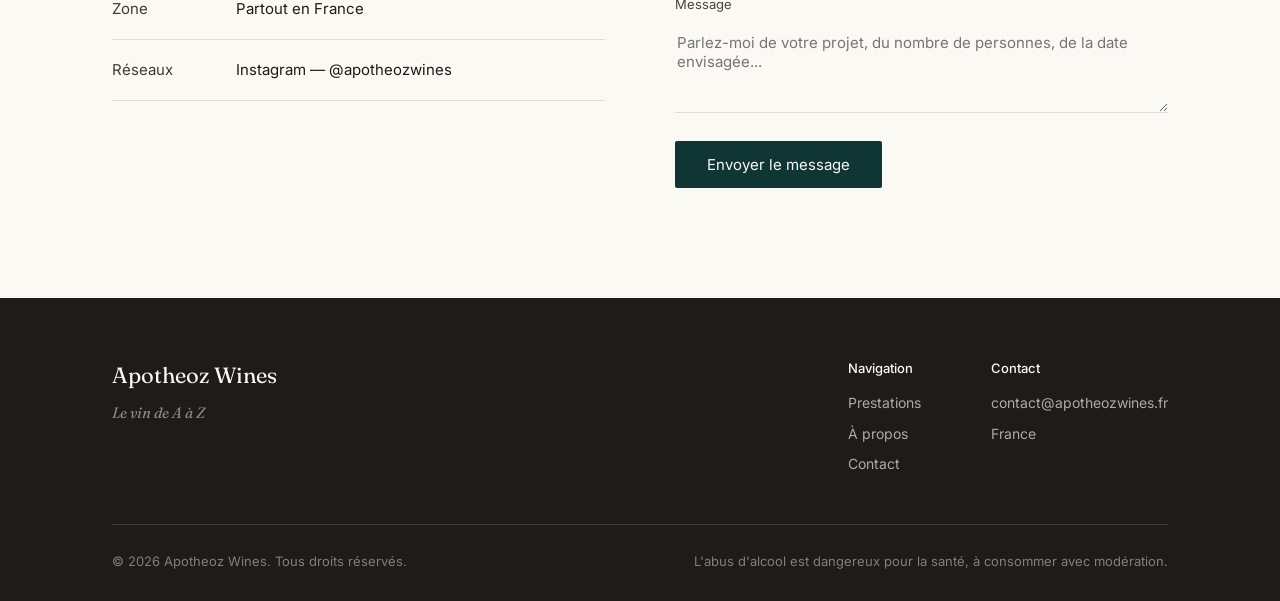
==== commit 882bf6d8: "Implement structural updates and optimizations across multiple modules" ====
--- a/front/index.html
+++ b/front/index.html
@@ -45,7 +45,7 @@
 		</div>
 		<div class="hero-content">
 			<div class="hero-title">Apotheoz Wines</div>
-			<div class="hero-slogan">"Le vin de A à Z"</div>
+			<div class="hero-slogan">Le vin de A à Z</div>
 		</div>
 		<div class="hero-scroll-cue"></div>
 	</section>
@@ -53,7 +53,7 @@
 	<section class="section" id="about">
 		<div class="container">
 			<div class="about">
-				<div class="about-photo photo-block">Photo — portrait<br>(format portrait)</div>
+				<div class="about-photo"><img src="assets/img/IMG_1251.jpg" alt="Théo, fondateur d'Apotheoz Wines" style="width:100%;height:100%;object-fit:cover;border-radius:2px;"></div>
 				<div class="about-text">
 					<div class="kicker">À propos</div>
 					<h2>Une passion devenue métier</h2>
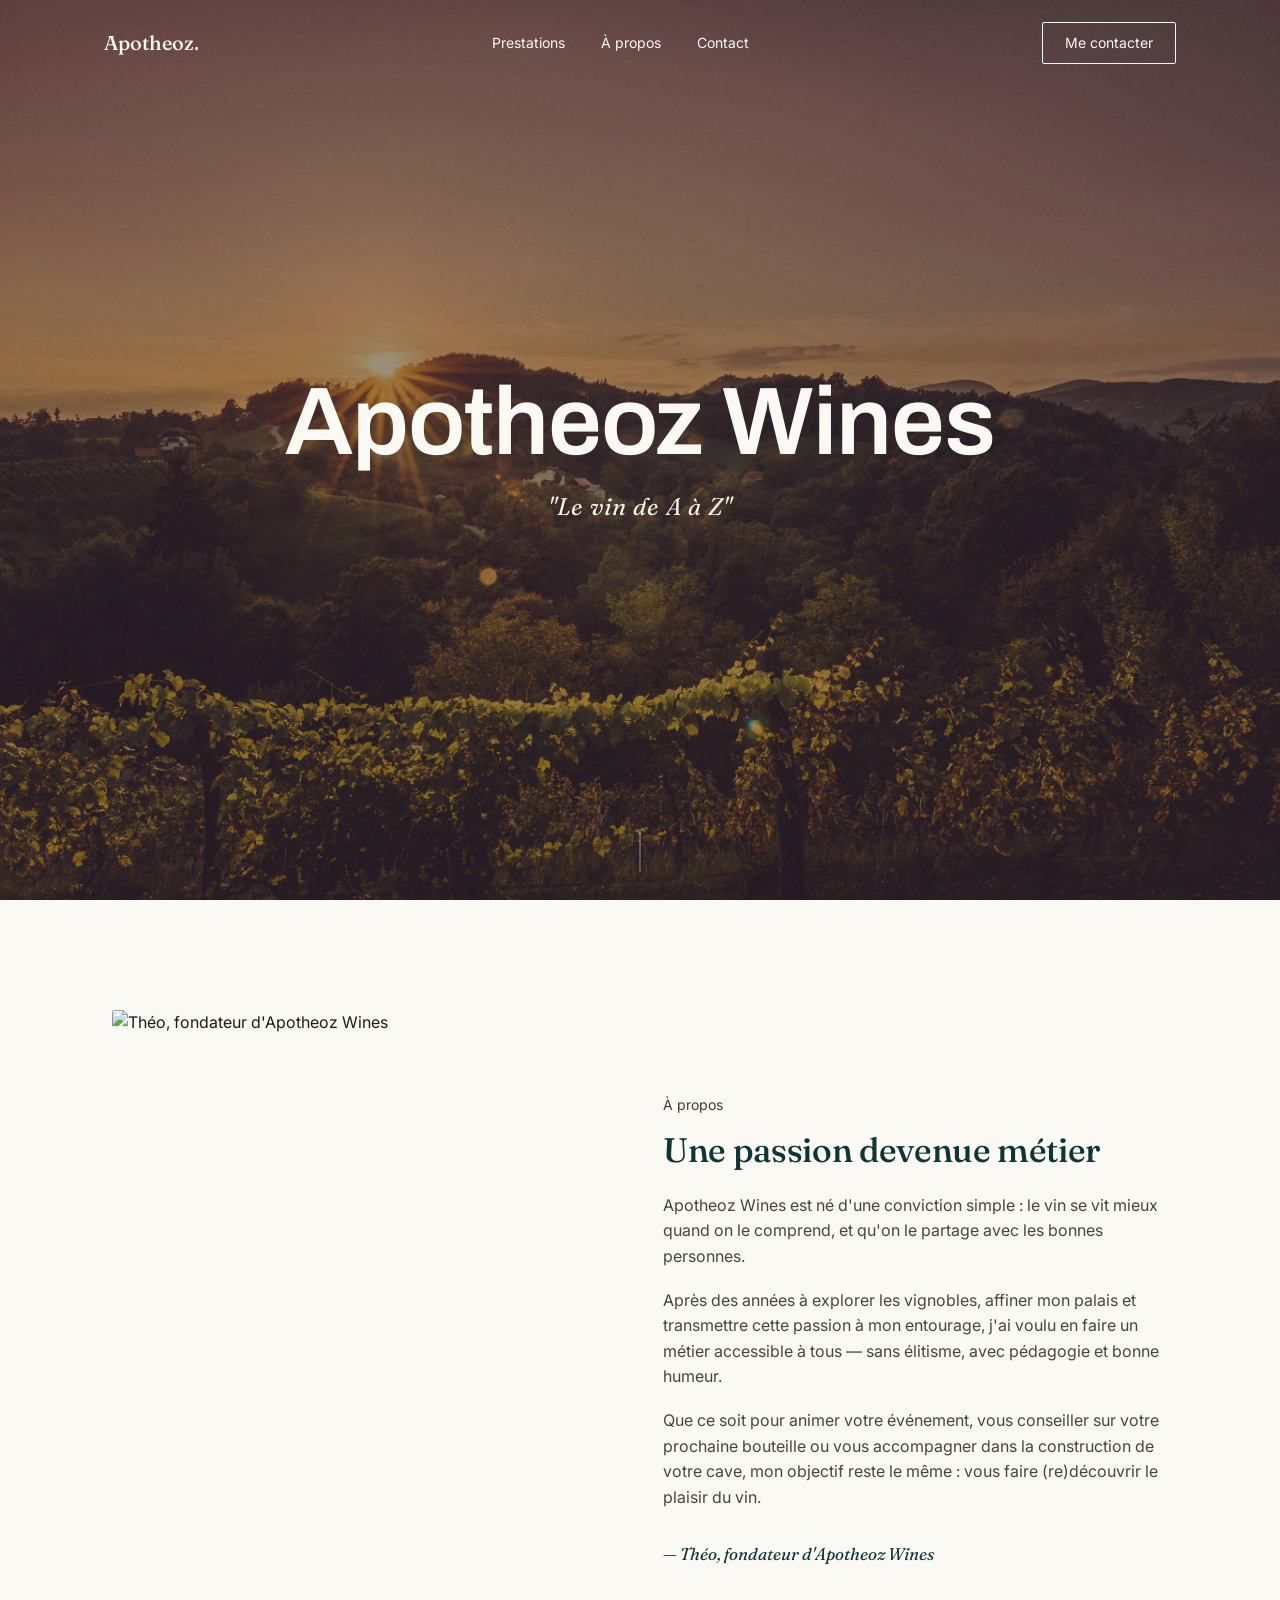
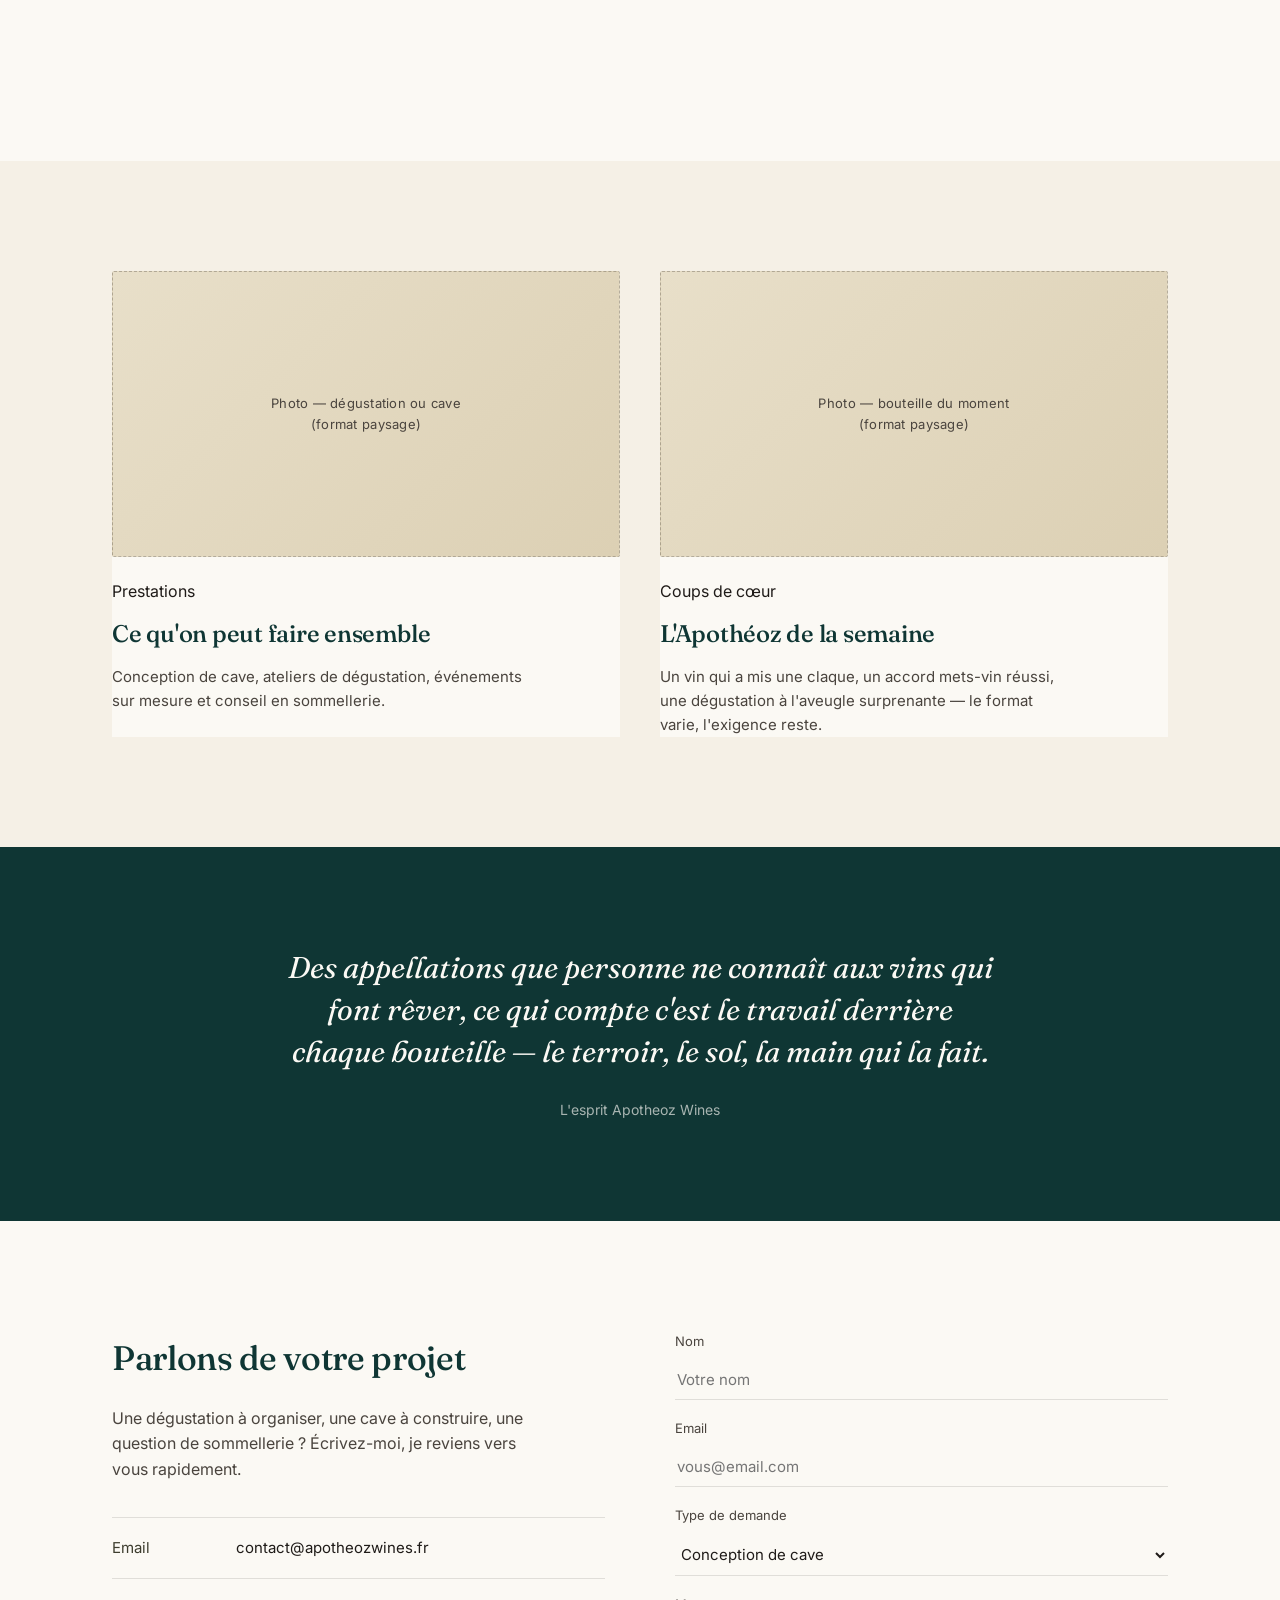
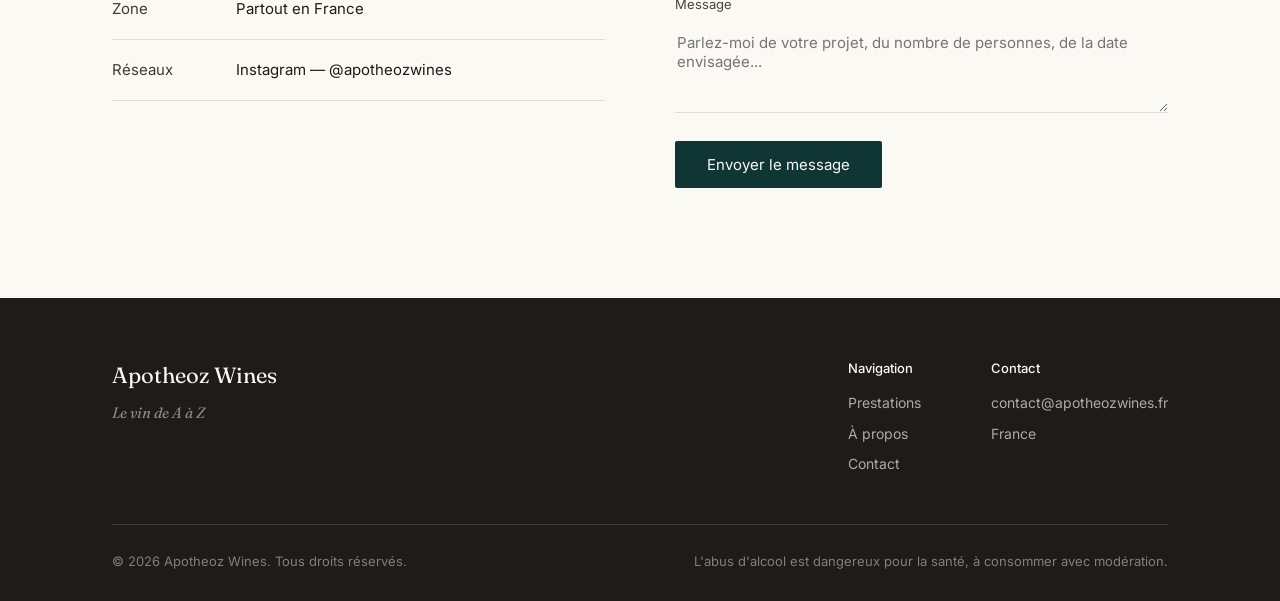
==== commit 21f8f628: "fix: Add quotes around the slogan in the hero section" ====
--- a/front/index.html
+++ b/front/index.html
@@ -45,7 +45,7 @@
 		</div>
 		<div class="hero-content">
 			<div class="hero-title">Apotheoz Wines</div>
-			<div class="hero-slogan">Le vin de A à Z</div>
+			<div class="hero-slogan">"Le vin de A à Z"</div>
 		</div>
 		<div class="hero-scroll-cue"></div>
 	</section>
@@ -53,7 +53,8 @@
 	<section class="section" id="about">
 		<div class="container">
 			<div class="about">
-				<div class="about-photo"><img src="assets/img/IMG_1251.jpg" alt="Théo, fondateur d'Apotheoz Wines" style="width:100%;height:100%;object-fit:cover;border-radius:2px;"></div>
+				<div class="about-photo"><img src="assets/img/IMG_1251.jpg" alt="Théo, fondateur d'Apotheoz Wines"
+						style="width:100%;height:100%;object-fit:cover;border-radius:2px;"></div>
 				<div class="about-text">
 					<div class="kicker">À propos</div>
 					<h2>Une passion devenue métier</h2>
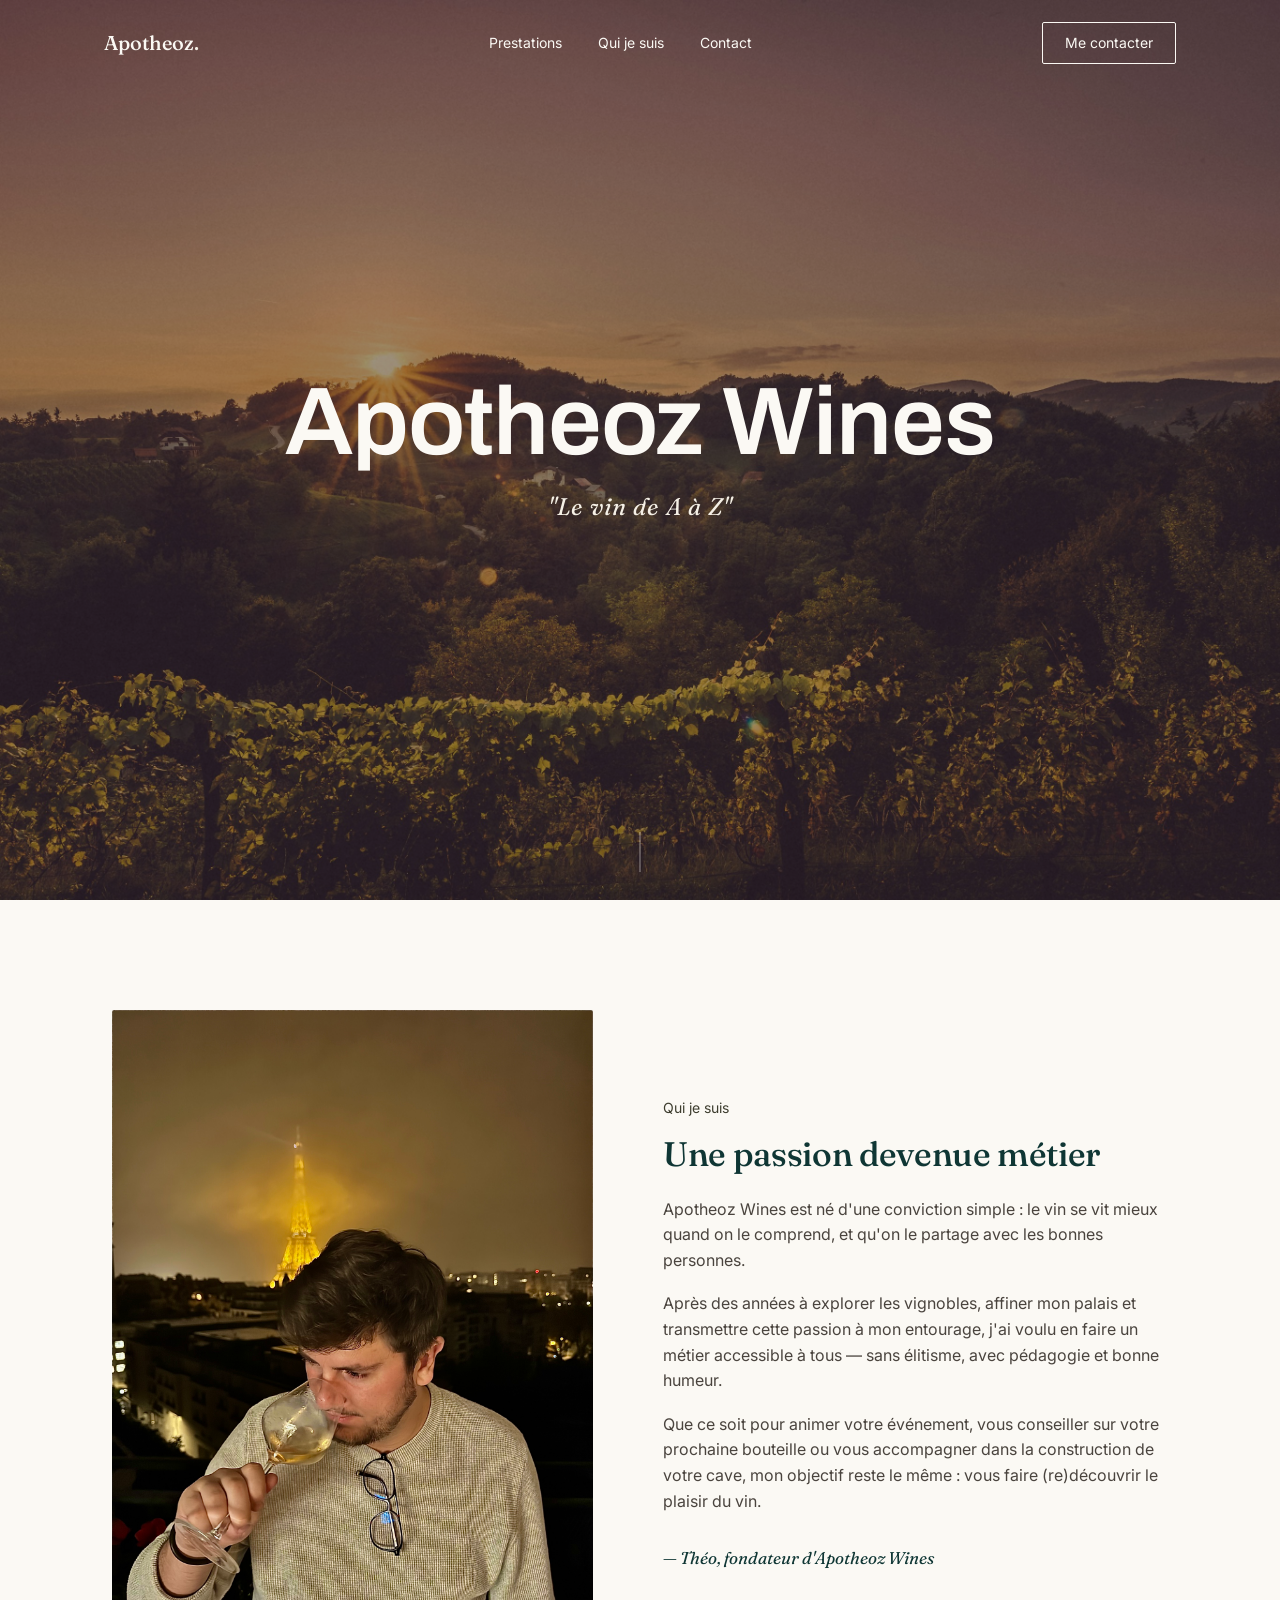
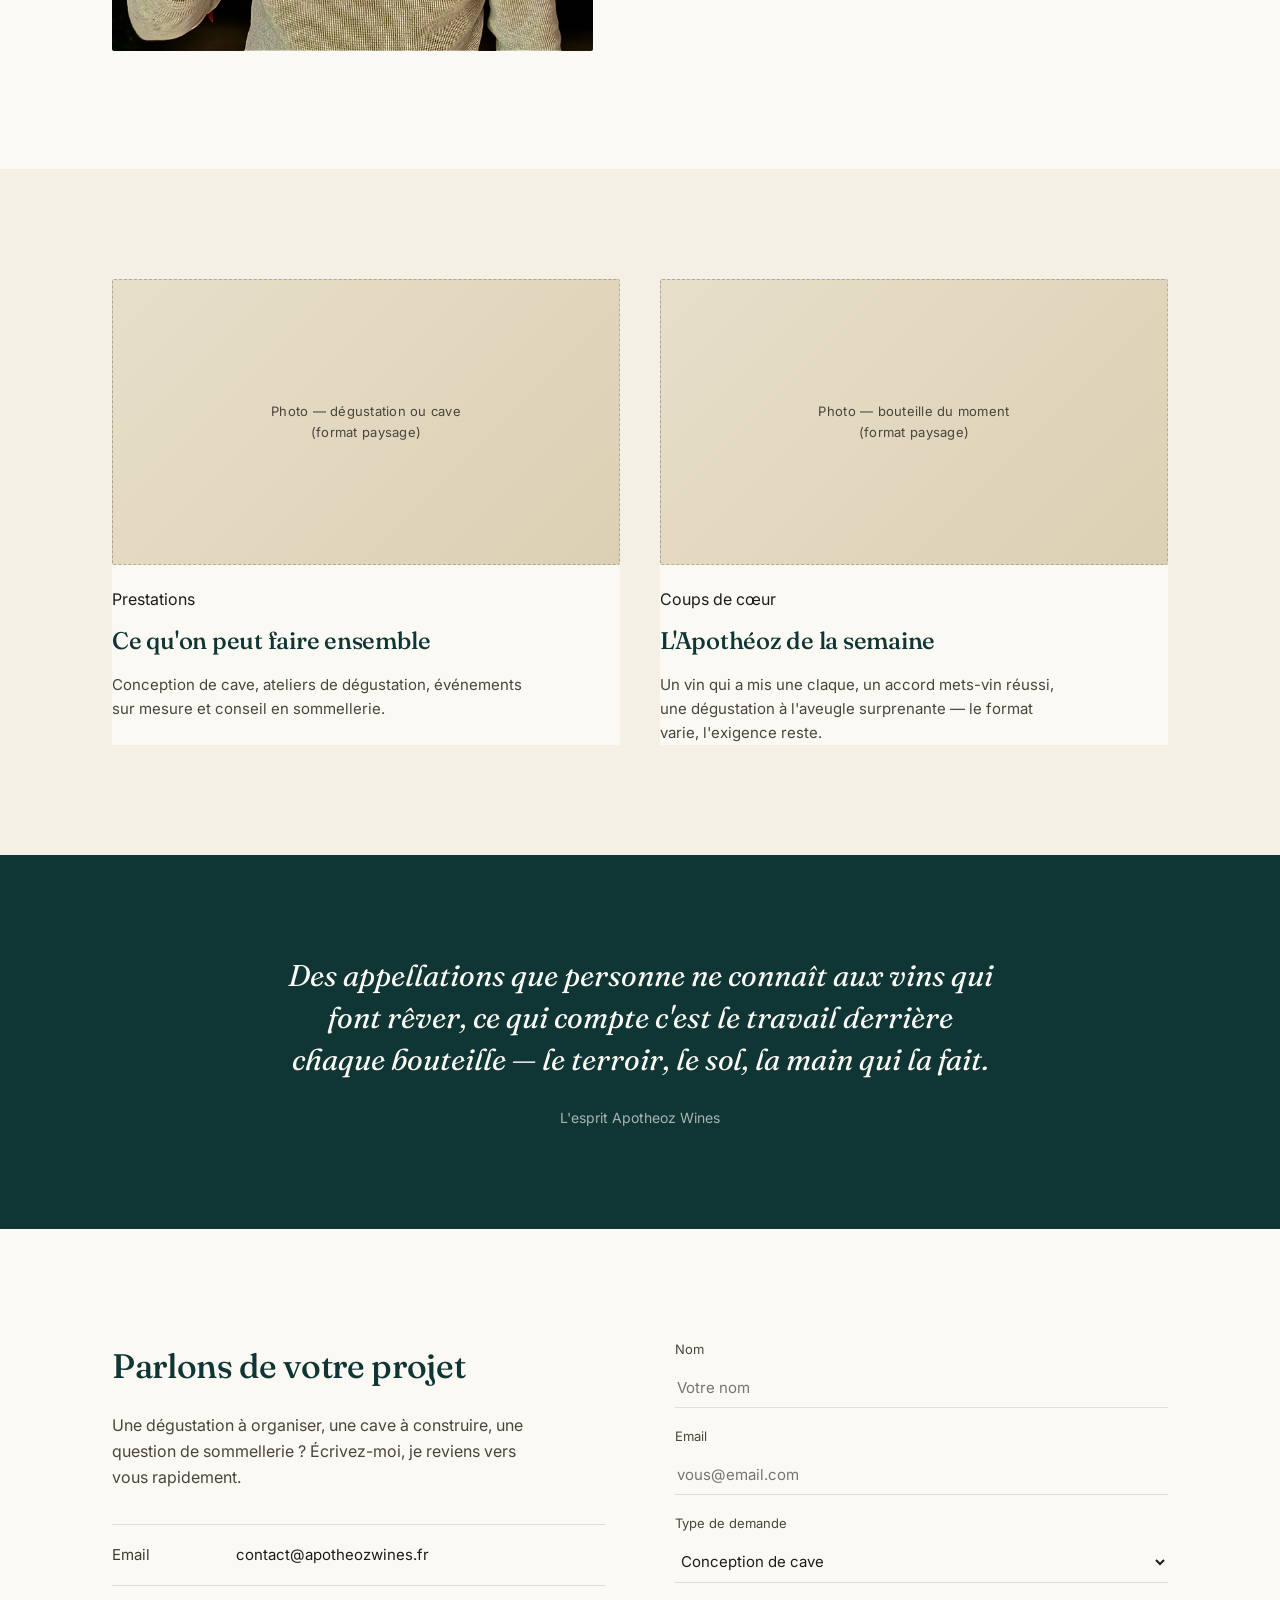
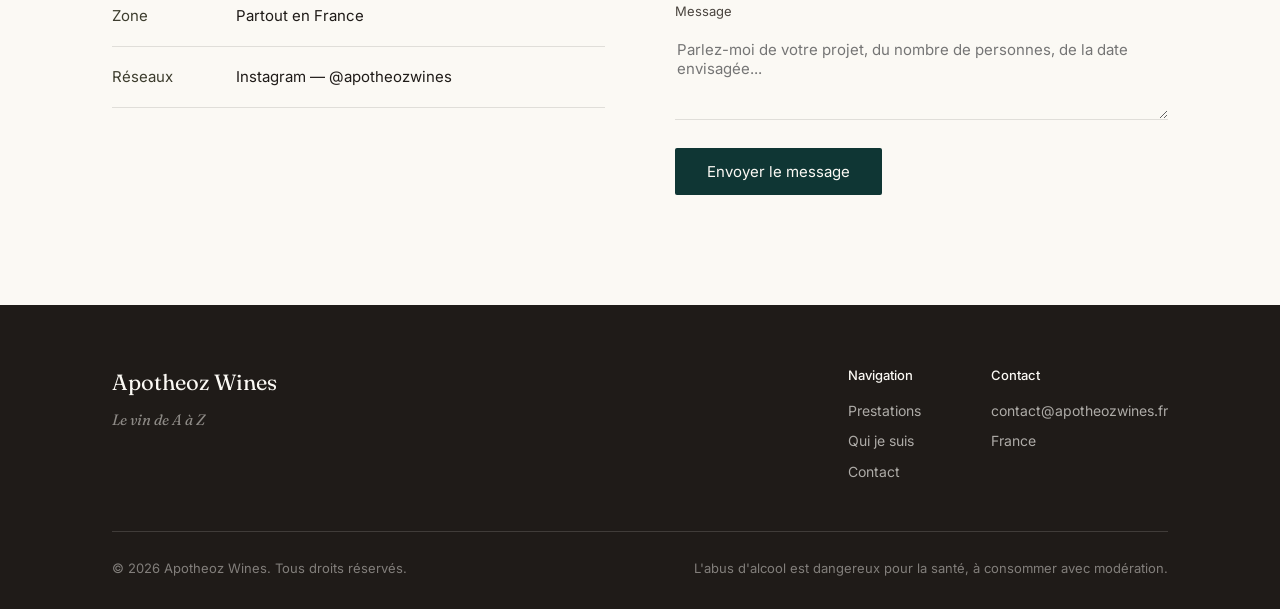
==== commit 0dd3e0ad: "fix: Update "À propos" to "Qui je suis" in navigation and footer" ====
--- a/front/index.html
+++ b/front/index.html
@@ -17,10 +17,10 @@
 
 	<header id="siteHeader">
 		<nav>
-			<div class="logo">Apotheoz<span>.</span></div>
+			<a href="index.html" class="logo">Apotheoz<span>.</span></a>
 			<div class="nav-links">
 				<a href="prestations.html">Prestations</a>
-				<a href="#about">À propos</a>
+				<a href="#about">Qui je suis</a>
 				<a href="#contact">Contact</a>
 			</div>
 			<a href="#contact" class="nav-cta">Me contacter</a>
@@ -32,7 +32,7 @@
 
 	<div class="mobile-menu" id="mobileMenu">
 		<a href="prestations.html">Prestations</a>
-		<a href="#about">À propos</a>
+		<a href="#about">Qui je suis</a>
 		<a href="#contact">Contact</a>
 		<a href="#contact" class="mobile-cta">Me contacter</a>
 	</div>
@@ -56,7 +56,7 @@
 				<div class="about-photo"><img src="assets/img/IMG_1251.jpg" alt="Théo, fondateur d'Apotheoz Wines"
 						style="width:100%;height:100%;object-fit:cover;border-radius:2px;"></div>
 				<div class="about-text">
-					<div class="kicker">À propos</div>
+					<div class="kicker">Qui je suis</div>
 					<h2>Une passion devenue métier</h2>
 					<p>Apotheoz Wines est né d'une conviction simple : le vin se vit mieux quand on le comprend, et
 						qu'on le partage avec les bonnes personnes.</p>
@@ -159,7 +159,7 @@
 					<div class="footer-col">
 						<h4>Navigation</h4>
 						<a href="prestations.html">Prestations</a>
-						<a href="#about">À propos</a>
+						<a href="#about">Qui je suis</a>
 						<a href="#contact">Contact</a>
 					</div>
 					<div class="footer-col">
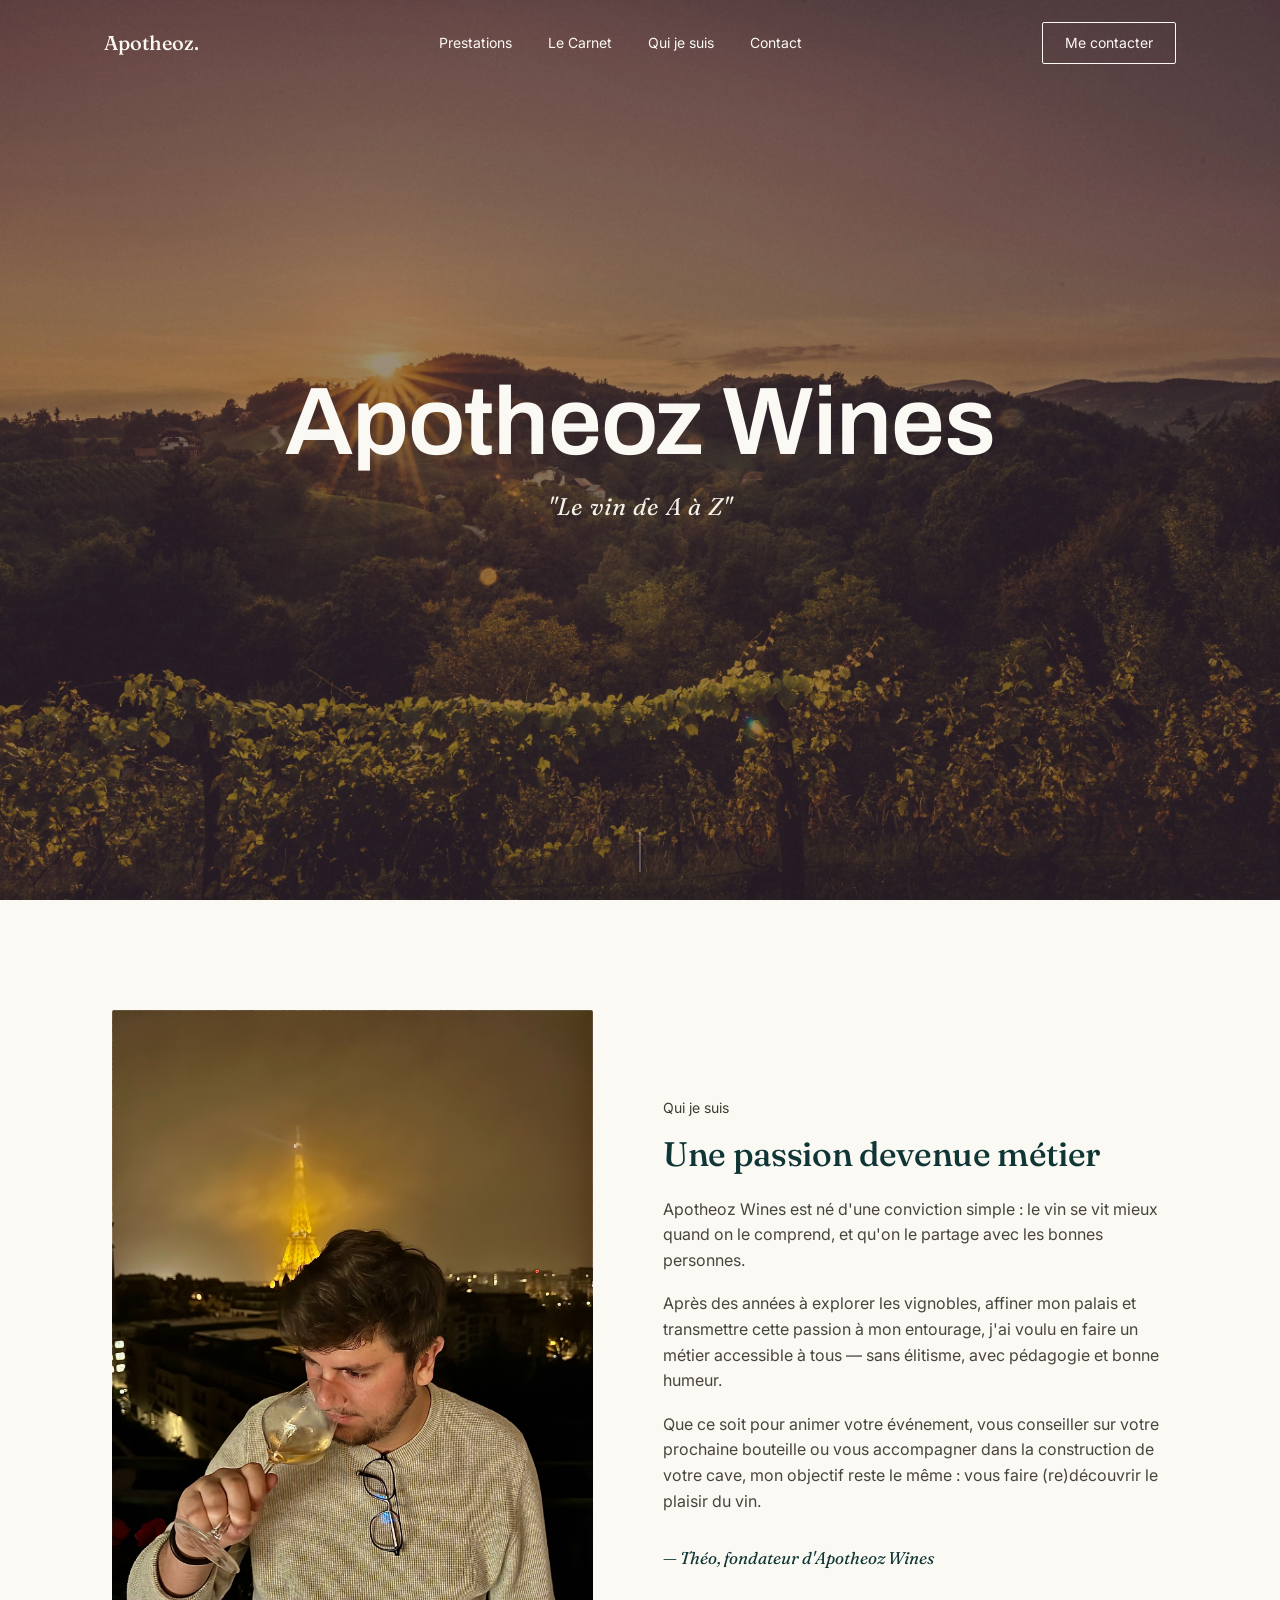
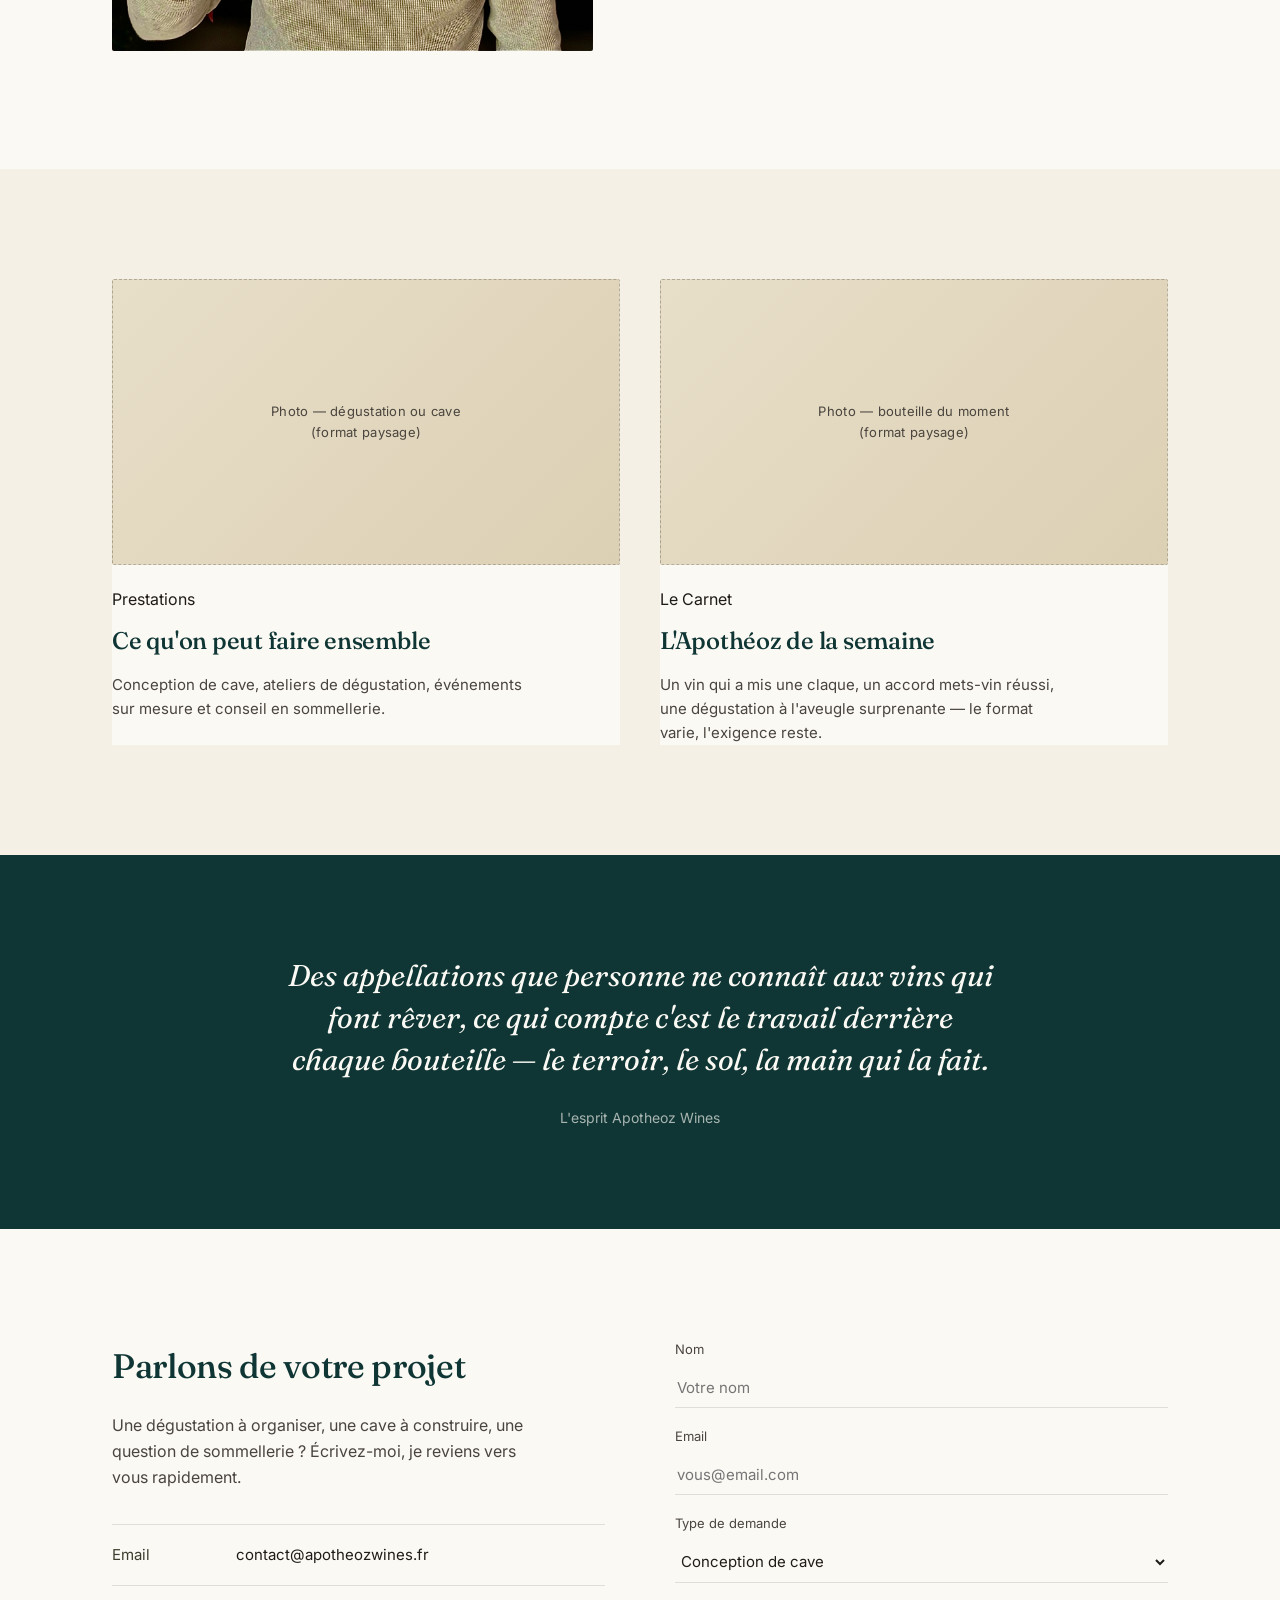
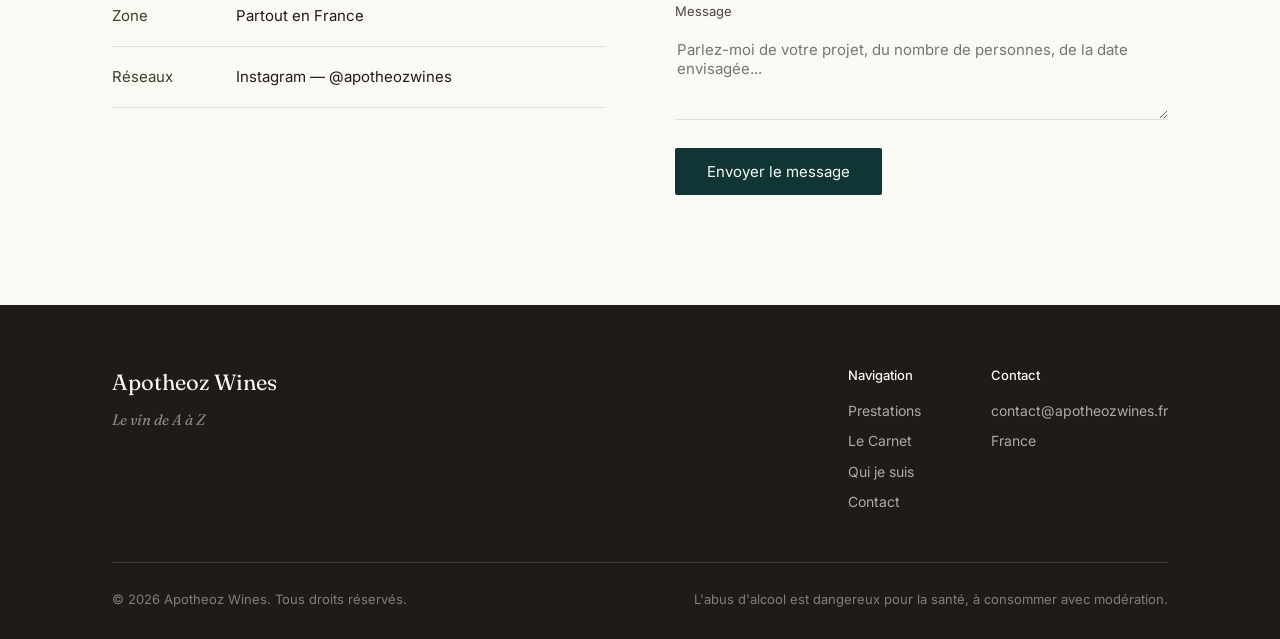
==== commit 1179b927: "feat: Add "Le Carnet" page and update navigation links across multiple pages" ====
--- a/front/index.html
+++ b/front/index.html
@@ -20,6 +20,7 @@
 			<a href="index.html" class="logo">Apotheoz<span>.</span></a>
 			<div class="nav-links">
 				<a href="prestations.html">Prestations</a>
+				<a href="carnet.html">Le Carnet</a>
 				<a href="#about">Qui je suis</a>
 				<a href="#contact">Contact</a>
 			</div>
@@ -32,6 +33,7 @@
 
 	<div class="mobile-menu" id="mobileMenu">
 		<a href="prestations.html">Prestations</a>
+		<a href="carnet.html">Le Carnet</a>
 		<a href="#about">Qui je suis</a>
 		<a href="#contact">Contact</a>
 		<a href="#contact" class="mobile-cta">Me contacter</a>
@@ -84,10 +86,10 @@
 							sommellerie.</p>
 					</div>
 				</a>
-				<a href="semaine.html" class="nav-card">
+				<a href="carnet.html" class="nav-card">
 					<div class="nav-card-photo photo-block">Photo — bouteille du moment<br>(format paysage)</div>
 					<div class="nav-card-body">
-						<div class="kicker">Coups de cœur</div>
+						<div class="kicker">Le Carnet</div>
 						<h3>L'Apothéoz de la semaine</h3>
 						<p>Un vin qui a mis une claque, un accord mets-vin réussi, une dégustation à l'aveugle
 							surprenante — le format varie, l'exigence reste.</p>
@@ -159,6 +161,7 @@
 					<div class="footer-col">
 						<h4>Navigation</h4>
 						<a href="prestations.html">Prestations</a>
+						<a href="carnet.html">Le Carnet</a>
 						<a href="#about">Qui je suis</a>
 						<a href="#contact">Contact</a>
 					</div>
--- a/front/assets/css/style.css
+++ b/front/assets/css/style.css
@@ -604,11 +604,48 @@
 	font-size: 15px;
 }
 
+.favorite .favorite-cuvee {
+	font-family: 'Fraunces', serif;
+	font-style: italic;
+	color: var(--wine-deep);
+	font-size: 15px;
+	margin-bottom: 10px;
+}
+
+.favorite .favorite-pairing {
+	margin-top: 12px;
+	padding-top: 12px;
+	border-top: 1px dashed var(--line);
+}
+
+.favorite .favorite-pairing strong {
+	color: var(--wine-deep);
+	font-weight: 500;
+}
+
 .favorite .favorite-date {
 	margin-top: 10px;
 	font-size: 13px;
 	color: var(--ink-soft);
 	opacity: 0.7;
+}
+
+/* CARNET — regroupement des favoris par semaine (carnet.html) */
+.week {
+	margin-bottom: 90px;
+}
+
+.week:not(:last-child) {
+	padding-bottom: 60px;
+	border-bottom: 1px solid var(--line);
+}
+
+.week-date {
+	font-family: 'Fraunces', serif;
+	font-style: italic;
+	font-size: 18px;
+	color: var(--wine-deep);
+	margin-bottom: 26px;
 }
 
 /* QUOTE BAND */
